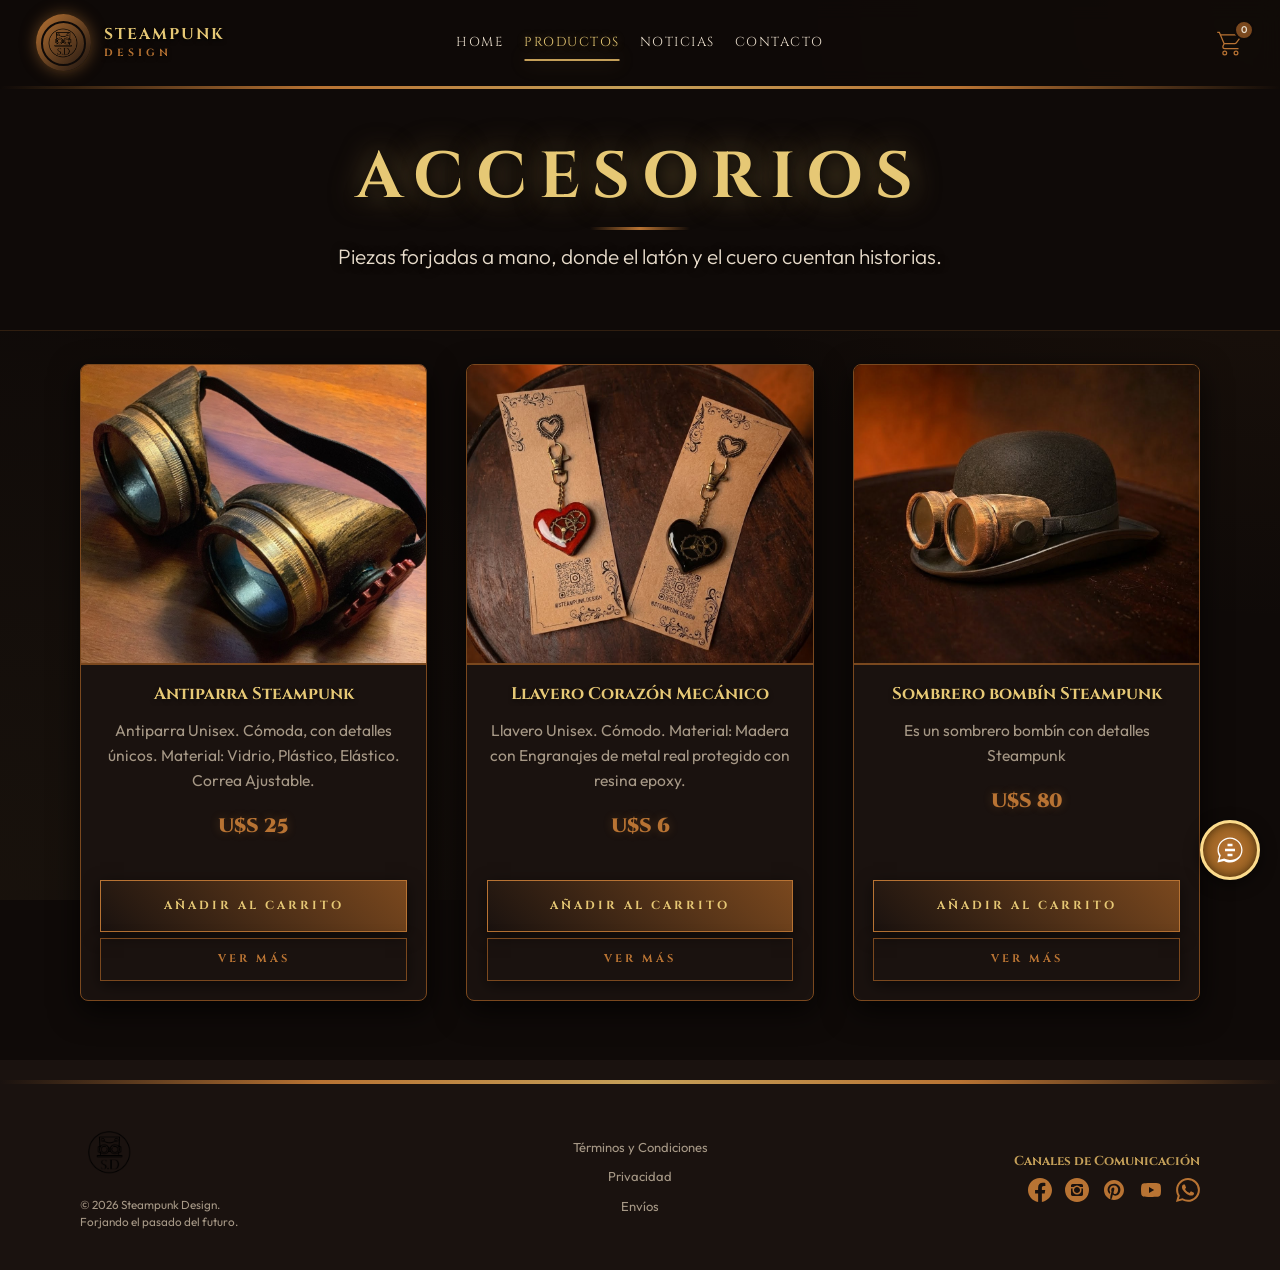
==== page/Accesorios.html @ 5c0d0176 "primer commit" ====
<!DOCTYPE html>
<html lang="es">

<head>
    <meta charset="UTF-8">
    <meta name="viewport" content="width=device-width, initial-scale=1.0">
    <title>Accesorios | Steampunk Design</title>
    <!-- Imported Google Fonts for Premium Look -->
    <link rel="preconnect" href="https://fonts.googleapis.com">
    <link rel="preconnect" href="https://fonts.gstatic.com" crossorigin>
    <link
        href="https://fonts.googleapis.com/css2?family=Cinzel:wght@400;700;900&family=Outfit:wght@300;400;600&display=swap"
        rel="stylesheet">
    <link rel="stylesheet" href="../css/bootstrap.css">
    <link rel="stylesheet" href="../css/style.css">
    <link rel="stylesheet" href="../css/chatbox.css">
</head>

<body class="steampunk-theme">
    <!-- Navbar -->
    <header class="sp-header">
        <nav class="navbar navbar-expand-lg sp-navbar">
            <div class="container-fluid">
                <!-- Branding -->
                <a class="navbar-brand sp-brand" href="../index.html">
                    <div class="logo-wrapper">
                        <img src="../assets/img/LogoOLD.png" alt="Steampunk Design Logo" width="45" height="45"
                            class="d-inline-block align-text-top logo-img">
                    </div>
                    <span class="brand-text">Steampunk <br><small>Design</small></span>
                </a>

                <button class="navbar-toggler sp-toggler" type="button" data-bs-toggle="collapse"
                    data-bs-target="#spNavbarContent" aria-controls="spNavbarContent" aria-expanded="false"
                    aria-label="Toggle navigation">
                    <span class="sp-toggler-icon"></span>
                </button>

                <div class="collapse navbar-collapse" id="spNavbarContent">
                    <ul class="navbar-nav mx-auto mb-2 mb-lg-0 sp-nav-links">
                        <li class="nav-item">
                            <a class="nav-link sp-link" href="../index.html">Home</a>
                        </li>

                        <li class="nav-item dropdown sp-dropdown">
                            <a class="nav-link dropdown-toggle sp-link active" href="#" role="button"
                                data-bs-toggle="dropdown" aria-expanded="false">
                                Productos
                            </a>
                            <ul class="dropdown-menu sp-dropdown-menu">
                                <li><a class="dropdown-item sp-drop-item" href="./Decoracion.html">
                                        <span class="gear-icon">⚙</span> Decoración
                                    </a></li>
                                <li><a class="dropdown-item sp-drop-item" href="./Iluminacion.html">
                                        <span class="gear-icon">⚙</span> Iluminación
                                    </a></li>
                                <li><a class="dropdown-item sp-drop-item" href="./Accesorios.html">
                                        <span class="gear-icon">⚙</span> Accesorios
                                    </a></li>
                            </ul>
                        </li>

                        <li class="nav-item">
                            <a class="nav-link sp-link" href="./Noticias.html">Noticias</a>
                        </li>
                        <li class="nav-item">
                            <a class="nav-link sp-link" href="./Formulario.html">Contacto</a>
                        </li>
                    </ul>
                </div>
            </div>

            <!-- Acciones de Navegación (Carrito) -->
            <div class="sp-nav-actions">

                <!-- Icono del Carrito -->
                <a href="./productos.html" onclick="handleCart()" class="sp-cart-link">
                    <div class="cart-wrapper">
                        <svg class="cart-icon" xmlns="http://www.w3.org/2000/svg" width="30" height="30"
                            viewBox="0 0 24 24">
                            <path fill="currentColor"
                                d="M16 18a2 2 0 0 1 2 2a2 2 0 0 1-2 2a2 2 0 0 1-2-2a2 2 0 0 1 2-2m0 1a1 1 0 0 0-1 1a1 1 0 0 0 1 1a1 1 0 0 0 1-1a1 1 0 0 0-1-1m-9-1a2 2 0 0 1 2 2a2 2 0 0 1-2 2a2 2 0 0 1-2-2a2 2 0 0 1 2-2m0 1a1 1 0 0 0-1 1a1 1 0 0 0 1 1a1 1 0 0 0 1-1a1 1 0 0 0-1-1M18 6H4.27l2.55 6H15c.33 0 .62-.16.8-.4l3-4c.13-.17.2-.38.2-.6a1 1 0 0 0-1-1m-3 7H6.87l-.77 1.56L6 15a1 1 0 0 0 1 1h11v1H7a2 2 0 0 1-2-2a2 2 0 0 1 .25-.97l.72-1.47L2.34 4H1V3h2l.85 2H18a2 2 0 0 1 2 2c0 .5-.17.92-.45 1.26l-2.91 3.89c-.36.51-.96.85-1.64.85" />
                        </svg>
                        <span class="cart-count count">0</span>
                    </div>
                </a>
            </div>
            </div>
        </nav>
        <div class="sp-header-border"></div>
    </header>

    <main class="sp-page-header">
        <div class="sp-page-title-container text-center">
            <h1 class="sp-title">Accesorios</h1>
            <div class="sp-divider mx-auto"></div>
            <p class="sp-subtitle">Piezas forjadas a mano, donde el latón y el cuero cuentan historias.</p>
        </div>
    </main>

    <section id="products" class="sp-product-grid">
        <div class="container mt-2 mb-4">
            <div class="row row-cols-1 row-cols-md-3 g-5 justify-content-center">

                <div class="col">
                    <div class="card h-100 sp-product-card">
                        <div class="sp-product-img-box">
                            <img src="../assets/img-productos-accesorios/Antiparra.JPG" class="card-img-top" alt="Antiparra">
                        </div>
                        <div class="card-body sp-product-body text-center">
                            <h5 class="sp-product-title">Antiparra Steampunk</h5>
                            <p class="sp-product-desc">Antiparra Unisex. Cómoda, con detalles únicos. Material: Vidrio,
                                Plástico, Elástico. Correa Ajustable.</p>
                            <div class="sp-price-box">
                                <span class="sp-price">U$S 25</span>
                            </div>
                        </div>
                        <div class="p-4 text-center d-flex flex-column gap-2">
                            <button class="sp-btn sp-btn-block w-100" name="bynAccion" type="button">Añadir al carrito</button>
                            <a href="./detalles.html?id=antiparra-steampunk" class="sp-btn sp-btn-secondary w-100">Ver más</a>
                        </div>
                    </div>
                </div>

                <div class="col">
                    <div class="card h-100 sp-product-card">
                        <div class="sp-product-img-box">
                            <img src="../assets/img-productos-accesorios/Corazon.JPG" class="card-img-top" alt="Colgante">
                        </div>
                        <div class="card-body sp-product-body text-center">
                            <h5 class="sp-product-title">Llavero Corazón Mecánico</h5>
                            <p class="sp-product-desc">Llavero Unisex. Cómodo. Material: Madera con
                                Engranajes de metal real protegido con resina epoxy.</p>
                            <div class="sp-price-box">
                                <span class="sp-price">U$S 6</span>
                            </div>
                        </div>
                        <div class="p-4 text-center d-flex flex-column gap-2">
                            <button class="sp-btn sp-btn-block w-100" name="bynAccion" type="button">Añadir al carrito</button>
                            <a href="./detalles.html?id=llavero-corazon" class="sp-btn sp-btn-secondary w-100">Ver más</a>
                        </div>
                    </div>
                </div>

                <div class="col">
                    <div class="card h-100 sp-product-card">
                        <div class="sp-product-img-box">
                            <img src="../assets/img-productos-accesorios/Antiparra_Bombin.JPG" class="card-img-top" alt="Reloj Pulsera">
                        </div>
                        <div class="card-body sp-product-body text-center">
                            <h5 class="sp-product-title">Sombrero bombín Steampunk</h5>
                            <p class="sp-product-desc">Es un sombrero bombín con detalles Steampunk</p>
                            <div class="sp-price-box">
                                <span class="sp-price">U$S 80</span>
                            </div>
                        </div>
                        <div class="p-4 text-center d-flex flex-column gap-2">
                            <button class="sp-btn sp-btn-block w-100" name="bynAccion" type="button">Añadir al carrito</button>
                            <a href="./detalles.html?id=sombrero-bombin" class="sp-btn sp-btn-secondary w-100">Ver más</a>
                        </div>
                    </div>
                </div>

                
            </div>
        </div>
    </section>

    <!-- Premium Footer -->
    <footer class="sp-footer">
        <div class="sp-footer-border-top"></div>
        <div class="container py-5">
            <div class="row align-items-center">
                <div class="col-md-4 text-center text-md-start mb-4 mb-md-0">
                    <img src="../assets/img/LogoOLD.png" alt="Logo" width="60" class="mb-3">
                    <p class="sp-footer-text m-0">
                        &copy; 2026 Steampunk Design.<br>
                        Forjando el pasado del futuro.
                    </p>
                </div>

                <div class="col-md-4 text-center mb-4 mb-md-0">
                    <div class="sp-footer-links">
                        <a href="#">Términos y Condiciones</a>
                        <a href="#">Privacidad</a>
                        <a href="#">Envíos</a>
                    </div>
                </div>

                <div class="col-md-4 text-center text-md-end">
                    <p class="sp-footer-social-title mb-2">Canales de Comunicación</p>
                    <ul class="list-unstyled d-flex justify-content-center justify-content-md-end m-0 mt-2 sp-socials">
                        <li class="ms-3">
                            <a class="sp-social-link" href="https://www.facebook.com/steampunk.desing" target="_blank">
                                <svg xmlns="http://www.w3.org/2000/svg" width="24" height="24" viewBox="0 0 16 16">
                                    <path fill="currentColor"
                                        d="M16 8.049c0-4.446-3.582-8.05-8-8.05C3.58 0-.002 3.603-.002 8.05c0 4.017 2.926 7.347 6.75 7.951v-5.625h-2.03V8.05H6.75V6.275c0-2.017 1.195-3.131 3.022-3.131c.876 0 1.791.157 1.791.157v1.98h-1.009c-.993 0-1.303.621-1.303 1.258v1.51h2.218l-.354 2.326H9.25V16c3.824-.604 6.75-3.934 6.75-7.951" />
                                </svg>
                            </a>
                        </li>
                        <li class="ms-3">
                            <a class="sp-social-link" href="https://www.instagram.com/steampunk_desing/"
                                target="_blank">
                                <svg xmlns="http://www.w3.org/2000/svg" width="24" height="24" viewBox="0 0 1024 1024">
                                    <path fill="currentColor"
                                        d="M512 1024q-104 0-199-40.5t-163.5-109T40.5 711T0 512t40.5-199t109-163.5T313 40.5T512 0t199 40.5t163.5 109t109 163.5t40.5 199t-40.5 199t-109 163.5t-163.5 109t-199 40.5m256-704q0-26-18.5-45T704 256H320q-26 0-45 19t-19 45v64h114q58-64 142-64t142 64h114zM384 512q0 53 37.5 90.5T512 640t90.5-37.5T640 512t-37.5-90.5T512 384t-90.5 37.5T384 512m384-64h-76q12 33 12 64q0 80-56 136t-136 56t-136-56t-56-136q0-31 12-64h-76v256q0 27 18.5 45.5T320 768h384q27 0 45.5-18.5T768 704z" />
                                </svg>
                            </a>
                        </li>
                        <li class="ms-3">
                            <a class="sp-social-link" href="https://ar.pinterest.com/steampunkdesing/" target="_blank">
                                <svg xmlns="http://www.w3.org/2000/svg" width="24" height="24" viewBox="0 0 24 24">
                                    <path fill="currentColor" fill-rule="evenodd"
                                        d="M12 2C6.477 2 2 6.477 2 12c0 4.236 2.636 7.854 6.355 9.311c-.087-.791-.166-2.004.035-2.868c.182-.78 1.173-4.97 1.173-4.97s-.299-.6-.299-1.485c0-1.391.806-2.428 1.81-2.428c.852 0 1.264.64 1.264 1.408c0 .858-.546 2.14-.828 3.33c-.236.995.5 1.806 1.481 1.806c1.777 0 3.143-1.874 3.143-4.579c0-2.394-1.72-4.068-4.177-4.068c-2.844 0-4.515 2.134-4.515 4.34c0 .859.331 1.78.744 2.281a.3.3 0 0 1 .07.287c-.076.316-.245.995-.278 1.135c-.044.182-.145.221-.334.133c-1.25-.581-2.03-2.407-2.03-3.874c0-3.155 2.291-6.051 6.607-6.051c3.469 0 6.165 2.472 6.165 5.775c0 3.447-2.173 6.22-5.19 6.22c-1.012 0-1.965-.526-2.291-1.149c0 0-.502 1.91-.623 2.378c-.226.868-.835 1.958-1.243 2.622c.936.289 1.93.445 2.96.445C17.524 22 22 17.522 22 12S17.523 2 12 2" />
                                </svg>
                            </a>
                        </li>
                        <li class="ms-3">
                            <a class="sp-social-link" href="https://www.youtube.com/@Steampunk.Design.Official"
                                target="_blank">
                                <svg xmlns="http://www.w3.org/2000/svg" width="24" height="24" viewBox="0 0 24 24">
                                    <path fill="currentColor"
                                        d="m10 15l5.19-3L10 9v6m11.56-7.83c.13.47.22 1.1.28 1.9c.07.8.1 1.49.1 2.09L22 12c0 2.19-.16 3.8-.44 4.83c-.25.9-.83 1.48-1.73 1.73c-.47.13-1.33.22-2.65.28c-1.3.07-2.49.1-3.59.1L12 19c-4.19 0-6.8-.16-7.83-.44c-.9-.25-1.48-.83-1.73-1.73c-.13-.47-.22-1.1-.28-1.9c-.07-.8-.1-1.49-.1-2.09L2 12c0-2.19.16-3.8.44-4.83c.25-.9.83-1.48 1.73-1.73c.47-.13 1.33-.22 2.65-.28c1.3-.07 2.49-.1 3.59-.1L12 5c4.19 0 6.8.16 7.83.44c.9.25 1.48.83 1.73 1.73Z" />
                                </svg>
                            </a>
                        </li>
                        <li class="ms-3">
                            <a class="sp-social-link" href="https://wa.me/5491165150614?text=Hola%20quiero%20info" target="_blank">
                                <svg xmlns="http://www.w3.org/2000/svg" width="24" height="24" viewBox="0 0 16 16">
                                    <path fill="currentColor" d="M13.601 2.326A7.854 7.854 0 0 0 7.994 0C3.627 0 .068 3.558.064 7.926c0 1.399.366 2.76 1.057 3.965L0 16l4.204-1.102a7.933 7.933 0 0 0 3.79.965h.004c4.368 0 7.926-3.558 7.93-7.93A7.898 7.898 0 0 0 13.6 2.326zM7.994 14.521a6.573 6.573 0 0 1-3.356-.92l-.24-.144-2.494.654.666-2.433-.156-.251a6.56 6.56 0 0 1-1.007-3.505c0-3.626 2.957-6.584 6.591-6.584a6.56 6.56 0 0 1 4.66 1.931 6.557 6.557 0 0 1 1.928 4.66c-.004 3.639-2.961 6.592-6.592 6.592zm3.615-4.934c-.197-.099-1.17-.578-1.353-.646-.182-.065-.315-.099-.445.099-.133.197-.513.646-.627.775-.114.133-.232.148-.43.05-.197-.1-.836-.308-1.592-.985-.59-.525-.985-1.175-1.103-1.372-.114-.198-.011-.304.088-.403.087-.088.197-.232.296-.346.1-.114.133-.198.198-.33.065-.134.034-.248-.015-.347-.05-.099-.445-1.076-.612-1.47-.16-.389-.323-.335-.445-.34-.114-.007-.247-.007-.38-.007a.729.729 0 0 0-.529.247c-.182.198-.691.677-.691 1.654 0 .977.71 1.916.81 2.049.098.133 1.394 2.132 3.383 2.992.47.205.84.326 1.129.418.475.152.904.129 1.246.08.38-.058 1.171-.48 1.338-.943.164-.464.164-.86.114-.943-.049-.084-.182-.133-.38-.232z"/>
                                </svg>
                            </a>
                        </li>
                    </ul>
                </div>
            </div>
        </div>
    </footer>

    <!-- Bootstrap Bundle with Popper -->
    <script src="../js/bootstrap.bundle.js"></script>
    <script src="../js/main.js"></script>
    <script src="../js/productos_data.js"></script>
    <script src="../js/chatbox.js"></script>

    <script>
        window.addEventListener('scroll', function () {
            const header = document.querySelector('.sp-header');
            if (window.scrollY > 50) {
                header.classList.add('scrolled');
            } else {
                header.classList.remove('scrolled');
            }
        });
    </script>
</body>

</html>
---- css/style.css ----
/* 
 * SISTEMA DE DISEÑO PREMIUM STEAMPUNK 
 */

html {
    font-size: 13px; /* Escala global: reduce el tamaño de textos, márgenes y tarjetas de forma proporcional */
}

:root {
    --bg-dark: #0f0a08;
    --bg-panel: #1a120f;
    --copper-light: #d89664;
    --copper-main: #b87333;
    --copper-dark: #7a481e;
    --brass: #c5a059;
    --brass-light: #e6c875;
    --iron: #434b4d;
    --text-main: #e8dccb;
    --text-muted: #a69886;
    --glow-copper: 0 0 15px rgba(184, 115, 51, 0.5);
    --glow-brass: 0 0 20px rgba(197, 160, 89, 0.4);
    --trans-fast: 0.3s ease;
    --trans-slow: 0.6s cubic-bezier(0.25, 1, 0.5, 1);
}

body.steampunk-theme {
    background-color: var(--bg-dark);
    color: var(--text-main);
    font-family: 'Outfit', sans-serif;
    margin: 0;
    padding: 0;
    overflow-x: hidden;
    background-image:
        radial-gradient(circle at 100% 0%, rgba(184, 115, 51, 0.1) 0%, transparent 40%),
        radial-gradient(circle at 0% 100%, rgba(197, 160, 89, 0.05) 0%, transparent 40%);
    background-attachment: fixed;
}

h1,
h2,
h3,
h4,
h5,
h6,
.brand-text {
    font-family: 'Cinzel', serif;
    font-weight: 700;
}

/* Barra de desplazamiento personalizada */
::-webkit-scrollbar {
    width: 8px;
}

::-webkit-scrollbar-track {
    background: var(--bg-dark);
}

::-webkit-scrollbar-thumb {
    background: var(--copper-dark);
    border-radius: 4px;
}

::-webkit-scrollbar-thumb:hover {
    background: var(--copper-main);
}

/* ==================================
   ENCABEZADO Y BARRA DE NAVEGACIÓN
================================== */
.sp-header {
    position: fixed;
    top: 0;
    left: 0;
    width: 100%;
    z-index: 1000;
    background: rgba(15, 10, 8, 0.85);
    backdrop-filter: blur(10px);
    transition: var(--trans-fast);
}

.sp-header.scrolled {
    background: rgba(15, 10, 8, 0.98);
    box-shadow: 0 5px 20px rgba(0, 0, 0, 0.8);
}

.sp-header-border {
    height: 3px;
    background: linear-gradient(90deg, transparent, var(--copper-main), var(--brass), var(--copper-main), transparent);
    width: 100%;
}

.sp-navbar {
    padding: 0.8rem 2rem;
}

.sp-brand {
    display: flex;
    align-items: center;
    gap: 1rem;
    color: var(--brass-light) !important;
    text-transform: uppercase;
    letter-spacing: 2px;
}

.logo-wrapper {
    position: relative;
    border-radius: 50%;
    padding: 5px;
    background: linear-gradient(135deg, var(--copper-main), var(--bg-panel));
    box-shadow: var(--glow-copper);
    animation: pulse-glow 3s infinite alternate;
}

.logo-img {
    border-radius: 50%;
    border: 2px solid var(--bg-dark);
}

.brand-text {
    line-height: 1.1;
    font-size: 1.2rem;
    text-shadow: 0 2px 4px rgba(0, 0, 0, 0.8);
}

.brand-text small {
    color: var(--copper-main);
    font-size: 0.8rem;
    letter-spacing: 4px;
}

.sp-nav-links .nav-item {
    margin: 0 10px;
}

.sp-link {
    color: var(--text-main) !important;
    font-family: 'Cinzel', serif;
    font-size: 1rem;
    text-transform: uppercase;
    letter-spacing: 1.5px;
    position: relative;
    padding: 8px 0 !important;
    transition: var(--trans-fast);
}

.sp-link::after {
    content: '';
    position: absolute;
    bottom: 0;
    left: 50%;
    width: 0;
    height: 2px;
    background: var(--brass);
    transition: var(--trans-fast);
    transform: translateX(-50%);
    box-shadow: var(--glow-brass);
}

.sp-link:hover::after,
.sp-link.active::after {
    width: 100%;
}

.sp-link:hover,
.sp-link.active {
    color: var(--brass-light) !important;
    text-shadow: 0 0 8px rgba(197, 160, 89, 0.4);
}

/* Menú Desplegable */
.sp-dropdown-menu {
    background: var(--bg-panel);
    border: 1px solid var(--copper-dark);
    border-radius: 4px;
    box-shadow: 0 10px 30px rgba(0, 0, 0, 0.9);
    padding: 0.5rem 0;
}

.sp-drop-item {
    color: var(--text-main);
    font-family: 'Outfit', sans-serif;
    padding: 10px 20px;
    transition: var(--trans-fast);
    display: flex;
    align-items: center;
    gap: 10px;
}

.sp-drop-item .gear-icon {
    font-size: 0.8em;
    color: var(--copper-main);
    transition: transform 0.4s ease;
}

.sp-drop-item:hover {
    background: rgba(184, 115, 51, 0.15);
    color: var(--brass-light);
}

.sp-drop-item:hover .gear-icon {
    transform: rotate(90deg);
}

/* Acciones de Navegación (Contenedor para Auth y Carrito) */
.sp-nav-actions {
    display: flex;
    align-items: center;
    gap: 15px;
    margin-left: 15px;
}

/* Icono del Carrito */
.sp-cart-link {
    text-decoration: none;
    position: relative; /* Eliminamos absolute para que no se choque */
}

.cart-wrapper {
    position: relative;
    padding: 8px;
    color: var(--copper-main);
    transition: var(--trans-fast);
    cursor: pointer;
}

.cart-wrapper:hover {
    color: var(--brass-light);
    transform: scale(1.1);
}

.cart-count {
    position: absolute;
    top: 0;
    right: 0;
    background: var(--copper-dark);
    color: var(--text-main);
    font-size: 0.75rem;
    font-weight: 600;
    width: 20px;
    height: 20px;
    border-radius: 50%;
    display: flex;
    align-items: center;
    justify-content: center;
    border: 2px solid var(--bg-dark);
}



/* Eliminación del caret por defecto de Bootstrap para arreglar el subrayado */
.dropdown-toggle::after {
    border: none !important;
    margin: 0 !important;
    vertical-align: baseline !important;
}

/* ==================================
   CARRUSEL HERO
================================== */
.sp-hero {
    margin-top: 0;
    height: 100vh;
    min-height: 600px;
    position: relative;
}

.carousel-inner,
.carousel-item {
    height: 100%;
}

.sp-hero-img {
    height: 100vh;
    min-height: 600px;
    object-fit: cover;
    object-position: center;
}

.sp-overlay {
    position: absolute;
    top: 0;
    left: 0;
    width: 100%;
    height: 100%;
    background: linear-gradient(to bottom, rgba(15, 10, 8, 0.4) 0%, rgba(15, 10, 8, 0.8) 100%);
    z-index: 1;
}

.sp-caption {
    z-index: 2;
    bottom: 20%;
    padding: 2rem;
    left: 10%;
    right: 10%;
    width: 80%;
}

.sp-title {
    font-size: clamp(2.5rem, 8vw, 5rem);
    color: var(--brass-light);
    text-transform: uppercase;
    letter-spacing: clamp(4px, 1.5vw, 12px);
    margin-bottom: 0.5rem;
    text-shadow: 2px 2px 15px rgba(0, 0, 0, 0.9), 0 0 30px rgba(197, 160, 89, 0.6);
    opacity: 1;
    white-space: normal;
    word-wrap: break-word;
}

.sp-hero .sp-title {
    opacity: 0;
}

.carousel-item.active .sp-title {
    animation: cinema-entry 1.5s cubic-bezier(0.2, 0, 0.2, 1) forwards, breathing-glow 4s ease-in-out infinite alternate;
}

.sp-hero-divider {
    display: flex;
    align-items: center;
    justify-content: center;
    gap: 20px;
    margin-bottom: 1.5rem;
    opacity: 1;
}

.sp-hero .sp-hero-divider {
    opacity: 0;
}

.carousel-item.active .sp-hero-divider {
    animation: fade-up 1.2s ease 0.4s forwards;
}

.sp-hero-divider::before,
.sp-hero-divider::after {
    content: '';
    height: 1px;
    width: 80px;
    background: linear-gradient(90deg, transparent, var(--copper-main), transparent);
}

.sp-hero-divider span {
    color: var(--copper-main);
    font-size: 1.2rem;
    animation: gear-spin 10s linear infinite;
}

.sp-subtitle {
    font-size: clamp(1rem, 3vw, 1.6rem);
    color: var(--text-main);
    font-weight: 300;
    margin-bottom: 2.5rem;
    max-width: 800px;
    margin-left: auto;
    margin-right: auto;
    text-shadow: 1px 1px 8px rgba(0, 0, 0, 0.9);
    opacity: 1;
}

.sp-hero .sp-subtitle {
    opacity: 0;
}

.carousel-item.active .sp-subtitle {
    animation: fade-up 1.2s ease 0.8s forwards;
}

/* Botón */
.sp-btn {
    display: inline-block;
    padding: 16px 45px;
    background: linear-gradient(45deg, var(--bg-panel), var(--copper-dark));
    color: var(--brass-light);
    font-family: 'Cinzel', serif;
    text-transform: uppercase;
    text-decoration: none;
    letter-spacing: 3px;
    font-weight: 700;
    font-size: 0.9rem;
    border: 1px solid var(--copper-main);
    position: relative;
    overflow: hidden;
    transition: all 0.4s cubic-bezier(0.4, 0, 0.2, 1);
    z-index: 1;
    opacity: 1;
    box-shadow: 0 4px 15px rgba(0, 0, 0, 0.5);
}

.sp-hero .sp-btn {
    opacity: 0;
}

.carousel-item.active .sp-btn {
    animation: fade-up 1.2s ease 1.1s forwards;
}

.sp-btn::before {
    content: '';
    position: absolute;
    top: 0;
    left: -100%;
    width: 100%;
    height: 100%;
    background: linear-gradient(90deg, transparent, rgba(197, 160, 89, 0.2), transparent);
    transition: left 0.5s ease;
    z-index: -1;
}

.sp-btn:hover {
    color: white;
    background: linear-gradient(45deg, var(--copper-dark), var(--copper-main));
    box-shadow: var(--glow-copper);
    border-color: var(--brass);
}

.sp-btn:hover::before {
    left: 100%;
}

.sp-btn-secondary {
    background: transparent;
    border: 1px solid var(--copper-dark);
    color: var(--copper-main);
    padding: 12px 25px;
    font-size: 0.85rem;
}

.sp-btn-secondary:hover {
    background: rgba(184, 115, 51, 0.1) !important;
    color: var(--brass-light);
    border-color: var(--copper-main);
    box-shadow: none;
}

/* ==================================
   PÁGINA DE DETALLES
================================== */
.sp-detail-image-box {
    border-radius: 8px;
    overflow: hidden;
    border: 2px solid var(--copper-dark);
    box-shadow: 0 10px 30px rgba(0,0,0, 0.8), inset 0 0 20px rgba(184, 115, 51, 0.2);
    position: relative;
    background: var(--bg-panel);
}

.sp-detail-image-box img {
    width: 100%;
    height: auto;
    object-fit: contain;
}

.sp-detail-info {
    padding: 2rem;
    background: linear-gradient(135deg, rgba(26, 18, 15, 0.8), rgba(15, 10, 8, 0.9));
    border: 1px solid var(--copper-dark);
    border-radius: 8px;
    box-shadow: 0 5px 20px rgba(0,0,0,0.8);
    position: relative;
    overflow: hidden;
}

.sp-detail-info::before {
    content: '';
    position: absolute;
    top: 0; left: 0; right: 0; bottom: 0;
    pointer-events: none;
    border: 1px solid rgba(197, 160, 89, 0.1);
    margin: 5px;
    border-radius: 4px;
}

.sp-detail-price {
    font-family: 'Cinzel', serif;
    font-size: 2rem;
    color: var(--brass-light);
    text-shadow: var(--glow-brass);
    font-weight: bold;
    margin: 1rem 0;
}

.sp-detail-desc {
    color: var(--text-muted);
    line-height: 1.8;
    margin-bottom: 2rem;
    font-size: 1.2rem;
}

.sp-video-container {
    position: relative;
    padding-bottom: 56.25%; /* 16:9 */
    height: 0;
    overflow: hidden;
    max-width: 100%;
    border-radius: 8px;
    border: 2px solid var(--copper-main);
    box-shadow: var(--glow-copper);
    margin-top: 2rem;
}

.sp-video-container iframe,
.sp-video-container object,
.sp-video-container embed {
    position: absolute;
    top: 0;
    left: 0;
    width: 100%;
    height: 100%;
}

/* Controles e Indicadores */
.sp-control-icon {
    display: inline-flex;
    align-items: center;
    justify-content: center;
    width: 50px;
    height: 50px;
    background: rgba(15, 10, 8, 0.6);
    border: 1px solid var(--copper-main);
    border-radius: 50%;
    color: var(--brass);
    font-size: 1.5rem;
    transition: var(--trans-fast);
}

.sp-control-icon:hover {
    background: rgba(184, 115, 51, 0.4);
    box-shadow: var(--glow-copper);
    color: white;
}

.sp-indicators button {
    width: 12px !important;
    height: 12px !important;
    border-radius: 50%;
    background-color: var(--copper-main) !important;
    border: 2px solid transparent !important;
    opacity: 0.5 !important;
}

.sp-indicators button.active {
    background-color: var(--brass-light) !important;
    box-shadow: var(--glow-brass);
    opacity: 1 !important;
    border-color: var(--bg-dark) !important;
}

/* ==================================
   CABECERA DE PÁGINAS INTERNAS
================================== */
.sp-page-header {
    padding-top: 50px; /* compensa el header fijo (~75px) + margen extra */
    padding-bottom: 2rem;
    text-align: center;
    background: var(--bg-dark);
    border-bottom: 1px solid rgba(184, 115, 51, 0.2);
}

.sp-page-title-container {
    position: relative;
}

/* ==================================
   SECCIÓN DE CATEGORÍAS
================================== */
.sp-categories-section {
    padding: 3.5rem 0 3.5rem;
    background: url('./assets/img/fondo-steampunk.jpg') center/cover no-repeat fixed;
    position: relative;
}

.sp-categories-section::before {
    content: '';
    position: absolute;
    top: 0;
    left: 0;
    width: 100%;
    height: 100%;
    background: rgba(15, 10, 8, 0.9);
}

.section-header {
    position: relative;
    z-index: 2;
}

.sp-section-title {
    color: var(--brass-light);
    font-size: 2.2rem;
    text-transform: uppercase;
    letter-spacing: 3px;
    text-shadow: 2px 2px 5px rgba(0, 0, 0, 0.8);
}

.sp-divider {
    height: 3px;
    width: 100px;
    background: linear-gradient(90deg, transparent, var(--copper-main), transparent);
    margin: 0.8rem auto;
}

.sp-section-desc {
    color: var(--text-muted);
    font-size: 1.1rem;
    max-width: 600px;
    margin: 0 auto;
}

/* Tarjetas Premium */
.sp-card {
    position: relative;
    border-radius: 8px;
    overflow: hidden;
    background: var(--bg-panel);
    cursor: pointer;
    box-shadow: 0 10px 30px rgba(0, 0, 0, 0.9);
    transition: var(--trans-slow);
}

.sp-card-link {
    text-decoration: none;
    color: inherit;
    display: block;
}

.sp-card-img-wrapper {
    position: relative;
    width: 100%;
    padding-top: 75%;
    /* Aspect ratio */
    overflow: hidden;
}

.sp-card-img {
    position: absolute;
    top: 0;
    left: 0;
    width: 100%;
    height: 100%;
    object-fit: cover;
    transition: transform 0.8s cubic-bezier(0.25, 1, 0.5, 1);
}

.sp-card-overlay {
    position: absolute;
    top: 0;
    left: 0;
    width: 100%;
    height: 100%;
    background: linear-gradient(to top, rgba(15, 10, 8, 0.95) 0%, rgba(15, 10, 8, 0.6) 50%, transparent 100%);
    display: flex;
    flex-direction: column;
    justify-content: flex-end;
    padding: 2.5rem;
    transition: var(--trans-fast);
}

.sp-card-border {
    position: absolute;
    top: 10px;
    left: 10px;
    right: 10px;
    bottom: 10px;
    border: 1px solid rgba(197, 160, 89, 0.2);
    border-radius: 4px;
    transition: var(--trans-fast);
    pointer-events: none;
    z-index: 3;
}

.sp-card-content {
    z-index: 2;
    transform: translateY(20px);
    transition: var(--trans-slow);
}

.sp-card-title {
    color: var(--brass-light);
    font-size: 1.8rem;
    margin-bottom: 0.5rem;
    text-shadow: 1px 1px 3px rgba(0, 0, 0, 0.9);
}

.sp-card-text {
    color: var(--text-muted);
    font-size: 0.95rem;
    margin-bottom: 1.5rem;
    opacity: 0;
    transition: opacity 0.5s ease;
}

.sp-card-action {
    display: inline-block;
    color: var(--copper-main);
    font-family: 'Cinzel', serif;
    font-weight: 700;
    text-transform: uppercase;
    letter-spacing: 1px;
    font-size: 0.9rem;
}

.sp-card-action .arrow {
    display: inline-block;
    transition: transform 0.3s ease;
}

/* Card Hover Effects */
.sp-card:hover {
    transform: translateY(-10px);
    box-shadow: 0 20px 40px rgba(0, 0, 0, 0.9), var(--glow-copper);
}

.sp-card:hover .sp-card-img {
    transform: scale(1.1);
}

.sp-card:hover .sp-card-overlay {
    background: linear-gradient(to top, rgba(15, 10, 8, 0.98) 0%, rgba(15, 10, 8, 0.8) 60%, rgba(15, 10, 8, 0.3) 100%);
}

.sp-card:hover .sp-card-border {
    border-color: var(--copper-main);
    box-shadow: inset 0 0 15px rgba(184, 115, 51, 0.3);
}

.sp-card:hover .sp-card-content {
    transform: translateY(0);
}

.sp-card:hover .sp-card-text {
    opacity: 1;
}

.sp-card:hover .sp-card-action {
    color: var(--brass-light);
}

.sp-card:hover .sp-card-action .arrow {
    transform: translateX(5px);
}

/* ==================================
   PIE DE PÁGINA
================================== */
.sp-footer {
    background: var(--bg-panel);
    position: relative;
    padding-top: 20px;
}

.sp-footer-border-top {
    height: 4px;
    width: 100%;
    background: linear-gradient(90deg, var(--bg-panel), var(--copper-main), var(--brass), var(--copper-main), var(--bg-panel));
}

.sp-footer-text {
    color: var(--text-muted);
    font-size: 0.9rem;
}

.sp-footer-links {
    display: flex;
    flex-direction: column;
    gap: 10px;
}

.sp-footer-links a {
    color: var(--text-muted);
    text-decoration: none;
    transition: var(--trans-fast);
}

.sp-footer-links a:hover {
    color: var(--brass-light);
    text-shadow: var(--glow-brass);
}

.sp-footer-social-title {
    color: var(--brass);
    font-family: 'Cinzel', serif;
    font-weight: 700;
}

.sp-social-link {
    color: var(--copper-main);
    transition: var(--trans-fast);
    display: inline-block;
}

.sp-social-link:hover {
    color: var(--brass-light);
    transform: translateY(-3px) scale(1.1);
    filter: drop-shadow(0 0 5px var(--brass));
}

/* ==================================
   ANIMACIONES
================================== */
@keyframes fade-up {
    from {
        opacity: 0;
        transform: translateY(30px);
    }

    to {
        opacity: 1;
        transform: translateY(0);
    }
}

@keyframes cinema-entry {
    from {
        opacity: 0;
        letter-spacing: 20px;
        transform: scale(1.1);
        filter: blur(10px);
    }

    to {
        opacity: 1;
        letter-spacing: clamp(4px, 1.5vw, 12px);
        transform: scale(1);
        filter: blur(0);
    }
}

@keyframes breathing-glow {
    from {
        text-shadow: 2px 2px 15px rgba(0, 0, 0, 0.9), 0 0 20px rgba(197, 160, 89, 0.4);
    }

    to {
        text-shadow: 2px 2px 20px rgba(0, 0, 0, 1), 0 0 40px rgba(197, 160, 89, 0.8), 0 0 60px rgba(184, 115, 51, 0.4);
    }
}

@keyframes gear-spin {
    from {
        transform: rotate(0deg);
    }

    to {
        transform: rotate(360deg);
    }
}

@keyframes pulse-glow {
    from {
        box-shadow: 0 0 5px rgba(184, 115, 51, 0.5);
    }

    to {
        box-shadow: 0 0 20px rgba(197, 160, 89, 0.8);
    }
}

/* ==================================
   EFECTO DE HUMO / VAPOR AMBIENTAL
================================== */
.sp-smoke-overlay {
    position: fixed;
    top: 0;
    left: 0;
    width: 100vw;
    height: 100vh;
    pointer-events: none;
    z-index: 990;
    /* Floats over all sections to ensure visible smoke atmospheric effect */
    overflow: hidden;
}

/* Ensure navbar is higher than the smoke */
.sp-header {
    position: relative;
    z-index: 1000;
}

.sp-smoke-particle {
    position: absolute;
    bottom: -20vh;
    border-radius: 50%;
    /* Smoke is now very subtle, providing just a hint of atmospheric depth */
    background: radial-gradient(circle, rgba(230, 220, 210, 0.15) 0%, rgba(197, 160, 89, 0.08) 40%, transparent 60%);
    filter: blur(45px);
    opacity: 0;
    animation: drift-up infinite linear;
    pointer-events: none;
    mix-blend-mode: screen;
}

/* Varied particle sizes, positions, and durations for organic feel */
.sp-smoke-particle:nth-child(1) {
    left: 5%;
    width: 40vw;
    height: 40vw;
    animation-duration: 22s;
    animation-delay: 0s;
}

.sp-smoke-particle:nth-child(2) {
    left: 40%;
    width: 50vw;
    height: 50vw;
    animation-duration: 28s;
    animation-delay: 4s;
}

.sp-smoke-particle:nth-child(3) {
    left: 75%;
    width: 35vw;
    height: 35vw;
    animation-duration: 20s;
    animation-delay: 2s;
}

.sp-smoke-particle:nth-child(4) {
    left: 20%;
    width: 60vw;
    height: 60vw;
    animation-duration: 35s;
    animation-delay: 8s;
}

.sp-smoke-particle:nth-child(5) {
    left: 65%;
    width: 45vw;
    height: 45vw;
    animation-duration: 25s;
    animation-delay: 12s;
}

.sp-smoke-particle:nth-child(6) {
    left: 85%;
    width: 30vw;
    height: 30vw;
    animation-duration: 18s;
    animation-delay: 16s;
}

@keyframes drift-up {
    0% {
        transform: translateY(10vh) scale(0.8) rotate(0deg);
        opacity: 0;
    }

    20% {
        opacity: 0.15;
    }

    50% {
        transform: translateY(-50vh) scale(1.5) rotate(45deg);
        opacity: 0.35;
    }

    80% {
        opacity: 0.15;
    }

    100% {
        transform: translateY(-120vh) scale(2.2) rotate(90deg);
        opacity: 0;
    }
}


/* Botón Hamburguesa Steampunk */
.sp-toggler {
    border: 1px solid var(--copper-dark) !important;
    background: rgba(15, 10, 8, 0.6) !important;
    padding: 8px 10px !important;
    border-radius: 4px !important;
    transition: var(--trans-fast) !important;
    box-shadow: 0 0 8px rgba(184, 115, 51, 0.2) !important;
}

.sp-toggler:hover,
.sp-toggler:focus {
    background: rgba(184, 115, 51, 0.15) !important;
    border-color: var(--copper-main) !important;
    box-shadow: var(--glow-copper) !important;
    outline: none !important;
}

.sp-toggler-icon {
    display: block;
    width: 22px;
    height: 2px;
    background: var(--copper-main);
    position: relative;
    transition: var(--trans-fast);
}

.sp-toggler-icon::before,
.sp-toggler-icon::after {
    content: '';
    position: absolute;
    left: 0;
    width: 100%;
    height: 2px;
    background: var(--copper-main);
    transition: var(--trans-fast);
}

.sp-toggler-icon::before { top: -7px; }
.sp-toggler-icon::after  { top:  7px; }

/* Menú colapsado en mobile */
#spNavbarContent.collapse:not(.show) {
    display: none;
}

#spNavbarContent.show {
    display: block;
    padding: 1rem 0;
    border-top: 1px solid var(--copper-dark);
    margin-top: 0.5rem;
    background: rgba(15, 10, 8, 0.95);
    backdrop-filter: blur(10px);
}

/* Responsive adjustments */
@media (min-width: 992px) {
    .sp-navbar {
        position: relative;
    }

    .sp-nav-links {
        position: absolute;
        left: 50%;
        transform: translateX(-50%);
    }
}

@media (max-width: 991px) {
    .sp-navbar {
        padding: 1rem;
    }

    .sp-cart-link {
        position: relative;
        right: 0;
        transform: none;
        margin-top: 15px;
        display: inline-block;
    }

    .sp-nav-links .nav-item {
        margin: 10px 0;
        text-align: center;
    }

    .sp-title {
        font-size: clamp(1.8rem, 6vw, 2.5rem);
    }

    .sp-caption {
        background: rgba(15, 10, 8, 0.5);
        border-radius: 10px;
        backdrop-filter: blur(5px);
        left: 5%;
        right: 5%;
        width: 90%;
        padding: 1.5rem;
        bottom: 10%;
    }
}

/* ==================================
   STEAMPUNK LEVER SWITCH
================================== */
.sp-lever-wrapper {
    position: fixed;
    bottom: 40px;
    right: 40px;
    z-index: 9999;
    display: flex;
    flex-direction: column;
    align-items: center;
    gap: 15px;
    pointer-events: auto;
}

.sp-lever-label {
    font-family: 'Cinzel', serif;
    font-size: 0.7rem;
    color: var(--copper-light);
    text-transform: uppercase;
    letter-spacing: 2px;
    text-shadow: 0 0 5px var(--bg-dark);
}

.sp-lever-base {
    width: 60px;
    height: 100px;
    background: linear-gradient(135deg, #2c1e14, #0f0a08);
    border: 3px solid var(--copper-dark);
    border-radius: 8px;
    position: relative;
    box-shadow:
        inset 0 0 10px rgba(0, 0, 0, 0.8),
        5px 10px 20px rgba(0, 0, 0, 0.5);
    display: flex;
    justify-content: center;
    cursor: pointer;
    overflow: hidden;
}

.sp-lever-base::before {
    content: '';
    position: absolute;
    top: 50%;
    transform: translateY(-50%);
    width: 10px;
    height: 80%;
    background: rgba(0, 0, 0, 0.3);
    border-radius: 5px;
}

.sp-lever-arm {
    width: 12px;
    height: 60px;
    background: linear-gradient(to bottom, var(--brass), var(--copper-main));
    border: 1px solid var(--copper-dark);
    position: absolute;
    top: 20px;
    transform-origin: center bottom;
    transition: transform 0.5s cubic-bezier(0.68, -0.55, 0.27, 1.55);
    border-radius: 6px 6px 0 0;
    z-index: 2;
}

.sp-lever-knob {
    width: 24px;
    height: 24px;
    background: radial-gradient(circle at 30% 30%, var(--brass-light), var(--copper-dark));
    border-radius: 50%;
    position: absolute;
    top: -12px;
    left: 50%;
    transform: translateX(-50%);
    border: 2px solid var(--copper-main);
    box-shadow: 2px 2px 5px rgba(0, 0, 0, 0.5);
}

.sp-lever-hinge {
    width: 30px;
    height: 30px;
    background: radial-gradient(circle, var(--iron), var(--bg-dark));
    border: 2px solid var(--copper-dark);
    border-radius: 50%;
    position: absolute;
    bottom: 10px;
    left: 50%;
    transform: translateX(-50%);
    z-index: 3;
    display: flex;
    align-items: center;
    justify-content: center;
}

.sp-lever-hinge::after {
    content: '⚙';
    color: var(--copper-main);
    font-size: 14px;
    animation: gear-spin 10s linear infinite;
}

@keyframes gear-spin {
    from {
        transform: rotate(0deg);
    }

    to {
        transform: rotate(360deg);
    }
}

/* Toggle State */
.power-off .sp-lever-arm {
    transform: rotateX(160deg);
}

.power-off .sp-lever-knob {
    background: radial-gradient(circle at 30% 30%, #7a481e, #2c1e14);
}

/* ==================================
   ATMOSPHERIC POWER EFFECTS
================================== */
body.power-off {
    transition: background-color 1.5s ease;
}

body.power-off::after {
    content: '';
    position: fixed;
    top: 0;
    left: 0;
    width: 100%;
    height: 100%;
    background: radial-gradient(circle, transparent 20%, rgba(0, 0, 0, 0.85) 90%);
    pointer-events: none;
    z-index: 9998;
    animation: light-flicker 5s infinite;
}

@keyframes light-flicker {

    0%,
    100% {
        opacity: 0.7;
    }

    5% {
        opacity: 0.8;
    }

    10% {
        opacity: 0.6;
    }

    15% {
        opacity: 0.9;
    }

    20% {
        opacity: 0.7;
    }

    25% {
        opacity: 0.8;
    }

    80% {
        opacity: 0.7;
    }

    82% {
        opacity: 0.9;
    }

    85% {
        opacity: 0.6;
    }
}

.power-off .sp-title,
.power-off .sp-section-title {
    color: #7a481e !important;
    text-shadow: 0 0 5px rgba(184, 115, 51, 0.2);
    animation: text-flicker 4s infinite;
}

@keyframes text-flicker {

    0%,
    100% {
        opacity: 1;
        filter: brightness(1);
    }

    30% {
        opacity: 0.9;
        filter: brightness(0.8);
    }

    31% {
        opacity: 0.5;
        filter: brightness(0.4);
    }

    32% {
        opacity: 0.9;
        filter: brightness(0.8);
    }

    60% {
        opacity: 1;
        filter: brightness(1);
    }

    61% {
        opacity: 0.2;
        filter: brightness(0.2);
    }

    62% {
        opacity: 1;
        filter: brightness(1);
    }
}

/* Steam Burst Effect */
.steam-burst {
    position: fixed;
    pointer-events: none;
    z-index: 10000;
    background: radial-gradient(circle, rgba(255, 255, 255, 0.4) 0%, transparent 70%);
    width: 100px;
    height: 100px;
    border-radius: 50%;
    filter: blur(20px);
    animation: steam-expand 1s ease-out forwards;
}

@keyframes steam-expand {
    0% {
        transform: scale(0.1) translateY(0);
        opacity: 0.8;
    }

    100% {
        transform: scale(4) translateY(-100px);
        opacity: 0;
    }
}

@media (max-width: 768px) {
    .sp-lever-wrapper {
        bottom: 20px;
        right: 20px;
        transform: scale(0.8);
    }
}

/* Professional Teslapunk Lightning Effect */
.lightning-flash {
    position: fixed;
    top: 0;
    left: 0;
    width: 100%;
    height: 100%;
    background: radial-gradient(circle at bottom right, rgba(200, 240, 255, 0.4), transparent);
    opacity: 0;
    z-index: 10001;
    pointer-events: none;
    mix-blend-mode: screen;
}

.flash-anim {
    animation: pro-flash 0.4s cubic-bezier(0.1, 0.9, 0.2, 1);
}

@keyframes pro-flash {
    0% {
        opacity: 0;
    }

    10% {
        opacity: 1;
    }

    20% {
        opacity: 0.3;
    }

    30% {
        opacity: 0.8;
    }

    100% {
        opacity: 0;
    }
}

/* Spark particles */
.spark {
    position: fixed;
    width: 4px;
    height: 4px;
    background: #fff;
    border-radius: 50%;
    box-shadow: 0 0 10px #00aaff, 0 0 20px #fff;
    z-index: 10003;
    pointer-events: none;
}

/* ==================================
   MÓDULO DE PRODUCTOS (INVENTARIO)
================================== */
.sp-product-grid {
    padding: 2rem 0 3rem;
    position: relative;
}

.sp-product-card {
    background: var(--bg-panel);
    border: 1px solid var(--copper-dark);
    border-radius: 8px;
    overflow: hidden;
    transition: var(--trans-slow);
    box-shadow: 0 10px 30px rgba(0, 0, 0, 0.7);
    display: flex;
    flex-direction: column;
}

.sp-product-card:hover {
    transform: translateY(-10px);
    box-shadow: 0 15px 40px rgba(0, 0, 0, 0.9), var(--glow-copper);
    border-color: var(--copper-main);
}

.sp-product-img-box {
    width: 100%;
    height: 300px; /* Altura fija para uniformidad */
    overflow: hidden;
    position: relative;
    border-bottom: 2px solid var(--copper-dark);
}

.sp-product-img-box img {
    width: 100%;
    height: 100%;
    object-fit: cover; /* Evita que la imagen se estire */
    object-position: center;
    transition: transform 0.6s cubic-bezier(0.25, 1, 0.5, 1);
}

.sp-product-card:hover .sp-product-img-box img {
    transform: scale(1.1);
}

.sp-product-body {
    flex-grow: 1;
    padding: 1.5rem;
}

.sp-product-title {
    color: var(--brass-light);
    font-size: 1.3rem;
    margin-bottom: 1rem;
    text-shadow: 0 2px 4px rgba(0, 0, 0, 0.5);
}

.sp-product-desc {
    color: var(--text-muted);
    font-size: 1.2rem;
    line-height: 1.6;
    margin-bottom: 1.5rem;
}

.sp-price-box {
    margin-top: auto;
}

.sp-price {
    font-size: 1.5rem;
    color: var(--copper-main);
    font-weight: 900;
    font-family: 'Cinzel', serif;
    text-shadow: 0 0 10px rgba(184, 115, 51, 0.3);
}

/* ==================================
   NEWS MODULE STYLES
================================== */
.sp-news-card {
    transition: var(--trans-slow);
}

.sp-news-card:hover {
    transform: translateY(-5px);
    box-shadow: 0 15px 35px rgba(0, 0, 0, 0.8), var(--glow-copper) !important;
}

.sp-news-img-wrapper img {
    transition: transform 0.6s ease;
}

.sp-news-card:hover .sp-news-img-wrapper img {
    transform: scale(1.1);
}

.sp-news-title {
    transition: var(--trans-fast);
}

.sp-news-card:hover .sp-news-title {
    color: var(--copper-main) !important;
}

.sp-btn-link:hover {
    color: var(--brass-light) !important;
    text-shadow: var(--glow-brass);
}
---- css/chatbox.css ----
/* chatbox.css - Estilos Steampunk para el Chatbox */

.sp-chat-container {
    position: fixed;
    bottom: 20px;
    right: 20px;
    z-index: 1000;
    font-family: 'Outfit', sans-serif;
}

.sp-chat-btn {
    width: 60px;
    height: 60px;
    border-radius: 50%;
    background: radial-gradient(circle, #b87333 0%, #8a5a19 100%);
    border: 3px solid #fbdc8d;
    box-shadow: 0 4px 15px rgba(0, 0, 0, 0.5), inset 0 0 10px rgba(0, 0, 0, 0.5);
    cursor: pointer;
    display: flex;
    align-items: center;
    justify-content: center;
    color: #fff;
    transition: transform 0.3s ease, box-shadow 0.3s ease;
}

.sp-chat-btn:hover {
    transform: scale(1.05) rotate(15deg);
    box-shadow: 0 6px 20px rgba(251, 220, 141, 0.4), inset 0 0 10px rgba(0, 0, 0, 0.5);
}

.sp-chat-btn svg {
    width: 30px;
    height: 30px;
    fill: currentColor;
}

.sp-chat-window {
    position: absolute;
    bottom: 80px;
    right: 0;
    width: 350px;
    height: 500px;
    max-height: calc(100vh - 100px);
    background: #1a1412; /* Dark wood/metal feel */
    border: 2px solid #b87333; /* Copper border */
    border-radius: 10px;
    display: flex;
    flex-direction: column;
    box-shadow: 0 10px 30px rgba(0, 0, 0, 0.7);
    transform-origin: bottom right;
    transform: scale(0);
    opacity: 0;
    transition: transform 0.3s cubic-bezier(0.175, 0.885, 0.32, 1.275), opacity 0.3s ease;
    pointer-events: none;
    overflow: hidden;
}

.sp-chat-window.active {
    transform: scale(1);
    opacity: 1;
    pointer-events: all;
}

.sp-chat-header {
    background: linear-gradient(180deg, #3d2616 0%, #1a1412 100%);
    border-bottom: 2px solid #b87333;
    padding: 15px;
    display: flex;
    justify-content: space-between;
    align-items: center;
}

.sp-chat-header-title {
    color: #fbdc8d;
    font-family: 'Cinzel', serif;
    font-size: 1.1rem;
    font-weight: 700;
    margin: 0;
    display: flex;
    align-items: center;
    gap: 10px;
}

.sp-chat-close {
    background: none;
    border: none;
    color: #b87333;
    font-size: 1.5rem;
    cursor: pointer;
    line-height: 1;
    transition: color 0.2s ease;
}

.sp-chat-close:hover {
    color: #fbdc8d;
}

.sp-chat-messages {
    flex: 1;
    padding: 15px;
    overflow-y: auto;
    display: flex;
    flex-direction: column;
    gap: 10px;
    background: rgba(0, 0, 0, 0.2);
}

.sp-chat-messages::-webkit-scrollbar {
    width: 6px;
}
.sp-chat-messages::-webkit-scrollbar-track {
    background: #1a1412;
}
.sp-chat-messages::-webkit-scrollbar-thumb {
    background: #b87333;
    border-radius: 3px;
}

.sp-chat-msg {
    max-width: 85%;
    padding: 10px 15px;
    border-radius: 15px;
    font-size: 0.9rem;
    line-height: 1.4;
    word-wrap: break-word;
}

.sp-chat-msg a {
    color: #fbdc8d;
    text-decoration: underline;
}

.sp-chat-msg.bot {
    align-self: flex-start;
    background: #2c1e16;
    color: #e0d0c1;
    border-bottom-left-radius: 2px;
    border-left: 2px solid #b87333;
}

.sp-chat-msg.user {
    align-self: flex-end;
    background: #b87333;
    color: #fff;
    border-bottom-right-radius: 2px;
}

.sp-chat-input-area {
    padding: 15px;
    border-top: 1px solid #3d2616;
    display: flex;
    gap: 10px;
    background: #1a1412;
}

.sp-chat-input {
    flex: 1;
    background: rgba(0, 0, 0, 0.4);
    border: 1px solid #b87333;
    border-radius: 20px;
    padding: 10px 15px;
    color: #fff;
    font-family: 'Outfit', sans-serif;
    outline: none;
    transition: border-color 0.2s ease, box-shadow 0.2s ease;
}

.sp-chat-input:focus {
    border-color: #fbdc8d;
    box-shadow: 0 0 5px rgba(251, 220, 141, 0.5);
}

.sp-chat-input::placeholder {
    color: rgba(255, 255, 255, 0.4);
}

.sp-chat-send {
    background: #b87333;
    border: none;
    border-radius: 50%;
    width: 40px;
    height: 40px;
    display: flex;
    align-items: center;
    justify-content: center;
    color: #fff;
    cursor: pointer;
    transition: background 0.2s ease;
}

.sp-chat-send:hover {
    background: #fbdc8d;
    color: #1a1412;
}

.sp-chat-send svg {
    width: 18px;
    height: 18px;
    fill: currentColor;
    margin-left: 2px;
}

@media (max-width: 480px) {
    .sp-chat-window {
        position: fixed;
        top: 0;
        left: 0;
        width: 100%;
        height: 100%;
        max-height: 100vh;
        border-radius: 0;
        border: none;
        bottom: 0;
        transform-origin: center;
    }
}

/* Quick Replies / Options */
.sp-chat-options {
    margin-top: 10px;
    display: flex;
    flex-wrap: wrap;
    gap: 8px;
}

.sp-chat-option-btn {
    background: #2c1e16;
    color: #fbdc8d;
    border: 1px solid #b87333;
    border-radius: 15px;
    padding: 6px 14px;
    font-size: 0.8rem;
    cursor: pointer;
    transition: all 0.2s ease;
    font-family: 'Outfit', sans-serif;
}

.sp-chat-option-btn:hover {
    background: #b87333;
    color: #fff;
    box-shadow: 0 2px 8px rgba(184, 115, 51, 0.3);
}
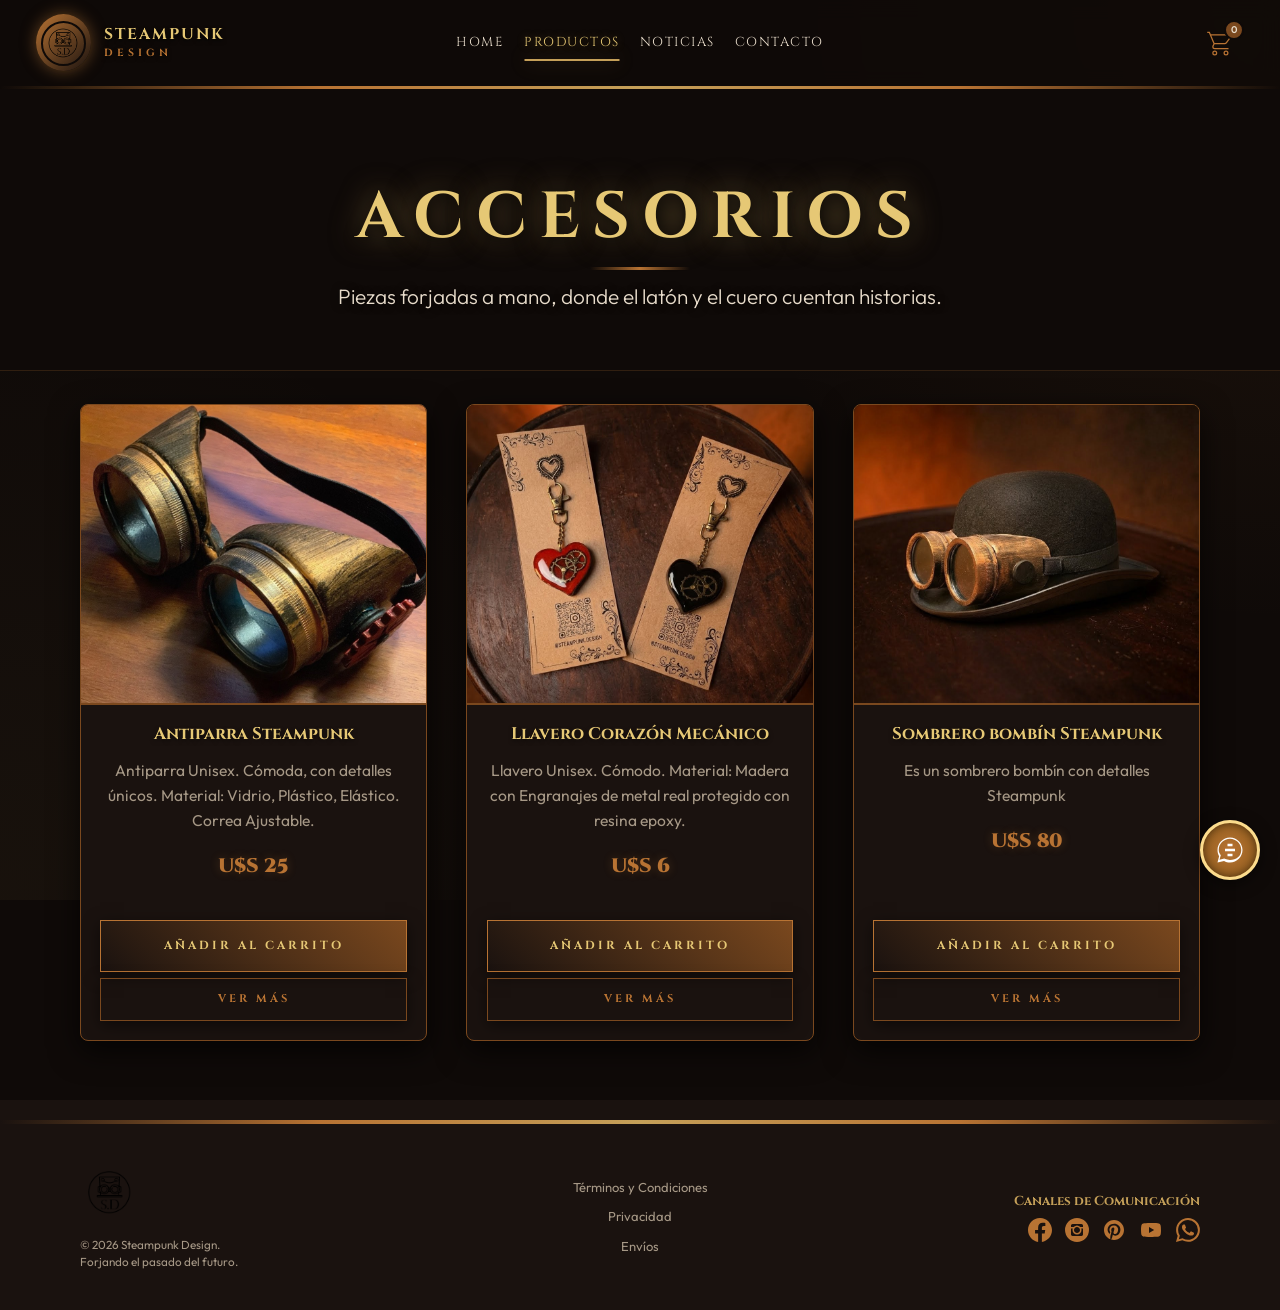
==== commit 61d40016: "Merge pull request #1 from Denogcrypto/master "responsive de la pagina" Update responsive" ====
--- a/page/Accesorios.html
+++ b/page/Accesorios.html
@@ -68,23 +68,22 @@
                         </li>
                     </ul>
                 </div>
-            </div>
-
-            <!-- Acciones de Navegación (Carrito) -->
-            <div class="sp-nav-actions">
-
-                <!-- Icono del Carrito -->
-                <a href="./productos.html" onclick="handleCart()" class="sp-cart-link">
-                    <div class="cart-wrapper">
-                        <svg class="cart-icon" xmlns="http://www.w3.org/2000/svg" width="30" height="30"
-                            viewBox="0 0 24 24">
-                            <path fill="currentColor"
-                                d="M16 18a2 2 0 0 1 2 2a2 2 0 0 1-2 2a2 2 0 0 1-2-2a2 2 0 0 1 2-2m0 1a1 1 0 0 0-1 1a1 1 0 0 0 1 1a1 1 0 0 0 1-1a1 1 0 0 0-1-1m-9-1a2 2 0 0 1 2 2a2 2 0 0 1-2 2a2 2 0 0 1-2-2a2 2 0 0 1 2-2m0 1a1 1 0 0 0-1 1a1 1 0 0 0 1 1a1 1 0 0 0 1-1a1 1 0 0 0-1-1M18 6H4.27l2.55 6H15c.33 0 .62-.16.8-.4l3-4c.13-.17.2-.38.2-.6a1 1 0 0 0-1-1m-3 7H6.87l-.77 1.56L6 15a1 1 0 0 0 1 1h11v1H7a2 2 0 0 1-2-2a2 2 0 0 1 .25-.97l.72-1.47L2.34 4H1V3h2l.85 2H18a2 2 0 0 1 2 2c0 .5-.17.92-.45 1.26l-2.91 3.89c-.36.51-.96.85-1.64.85" />
-                        </svg>
-                        <span class="cart-count count">0</span>
-                    </div>
-                </a>
-            </div>
+
+                <!-- Acciones de Navegación (Carrito) -->
+                <div class="sp-nav-actions">
+
+                    <!-- Icono del Carrito -->
+                    <a href="./productos.html" onclick="handleCart()" class="sp-cart-link">
+                        <div class="cart-wrapper">
+                            <svg class="cart-icon" xmlns="http://www.w3.org/2000/svg" width="30" height="30"
+                                viewBox="0 0 24 24">
+                                <path fill="currentColor"
+                                    d="M16 18a2 2 0 0 1 2 2a2 2 0 0 1-2 2a2 2 0 0 1-2-2a2 2 0 0 1 2-2m0 1a1 1 0 0 0-1 1a1 1 0 0 0 1 1a1 1 0 0 0 1-1a1 1 0 0 0-1-1m-9-1a2 2 0 0 1 2 2a2 2 0 0 1-2 2a2 2 0 0 1-2-2a2 2 0 0 1 2-2m0 1a1 1 0 0 0-1 1a1 1 0 0 0 1 1a1 1 0 0 0 1-1a1 1 0 0 0-1-1M18 6H4.27l2.55 6H15c.33 0 .62-.16.8-.4l3-4c.13-.17.2-.38.2-.6a1 1 0 0 0-1-1m-3 7H6.87l-.77 1.56L6 15a1 1 0 0 0 1 1h11v1H7a2 2 0 0 1-2-2a2 2 0 0 1 .25-.97l.72-1.47L2.34 4H1V3h2l.85 2H18a2 2 0 0 1 2 2c0 .5-.17.92-.45 1.26l-2.91 3.89c-.36.51-.96.85-1.64.85" />
+                            </svg>
+                            <span class="cart-count count">0</span>
+                        </div>
+                    </a>
+                </div>
             </div>
         </nav>
         <div class="sp-header-border"></div>
@@ -191,7 +190,7 @@
                     <p class="sp-footer-social-title mb-2">Canales de Comunicación</p>
                     <ul class="list-unstyled d-flex justify-content-center justify-content-md-end m-0 mt-2 sp-socials">
                         <li class="ms-3">
-                            <a class="sp-social-link" href="https://www.facebook.com/steampunk.desing" target="_blank">
+                            <a class="sp-social-link" href="https://www.facebook.com/Steampunk.Design.Official" target="_blank">
                                 <svg xmlns="http://www.w3.org/2000/svg" width="24" height="24" viewBox="0 0 16 16">
                                     <path fill="currentColor"
                                         d="M16 8.049c0-4.446-3.582-8.05-8-8.05C3.58 0-.002 3.603-.002 8.05c0 4.017 2.926 7.347 6.75 7.951v-5.625h-2.03V8.05H6.75V6.275c0-2.017 1.195-3.131 3.022-3.131c.876 0 1.791.157 1.791.157v1.98h-1.009c-.993 0-1.303.621-1.303 1.258v1.51h2.218l-.354 2.326H9.25V16c3.824-.604 6.75-3.934 6.75-7.951" />
@@ -199,7 +198,7 @@
                             </a>
                         </li>
                         <li class="ms-3">
-                            <a class="sp-social-link" href="https://www.instagram.com/steampunk_desing/"
+                            <a class="sp-social-link" href="https://www.instagram.com/steampunk.design/"
                                 target="_blank">
                                 <svg xmlns="http://www.w3.org/2000/svg" width="24" height="24" viewBox="0 0 1024 1024">
                                     <path fill="currentColor"
@@ -208,7 +207,7 @@
                             </a>
                         </li>
                         <li class="ms-3">
-                            <a class="sp-social-link" href="https://ar.pinterest.com/steampunkdesing/" target="_blank">
+                            <a class="sp-social-link" href="https://ar.pinterest.com/steampunkdesigner/" target="_blank">
                                 <svg xmlns="http://www.w3.org/2000/svg" width="24" height="24" viewBox="0 0 24 24">
                                     <path fill="currentColor" fill-rule="evenodd"
                                         d="M12 2C6.477 2 2 6.477 2 12c0 4.236 2.636 7.854 6.355 9.311c-.087-.791-.166-2.004.035-2.868c.182-.78 1.173-4.97 1.173-4.97s-.299-.6-.299-1.485c0-1.391.806-2.428 1.81-2.428c.852 0 1.264.64 1.264 1.408c0 .858-.546 2.14-.828 3.33c-.236.995.5 1.806 1.481 1.806c1.777 0 3.143-1.874 3.143-4.579c0-2.394-1.72-4.068-4.177-4.068c-2.844 0-4.515 2.134-4.515 4.34c0 .859.331 1.78.744 2.281a.3.3 0 0 1 .07.287c-.076.316-.245.995-.278 1.135c-.044.182-.145.221-.334.133c-1.25-.581-2.03-2.407-2.03-3.874c0-3.155 2.291-6.051 6.607-6.051c3.469 0 6.165 2.472 6.165 5.775c0 3.447-2.173 6.22-5.19 6.22c-1.012 0-1.965-.526-2.291-1.149c0 0-.502 1.91-.623 2.378c-.226.868-.835 1.958-1.243 2.622c.936.289 1.93.445 2.96.445C17.524 22 22 17.522 22 12S17.523 2 12 2" />
--- a/css/style.css
+++ b/css/style.css
@@ -551,7 +551,7 @@
    CABECERA DE PÁGINAS INTERNAS
 ================================== */
 .sp-page-header {
-    padding-top: 50px; /* compensa el header fijo (~75px) + margen extra */
+    padding-top: 90px; /* compensa el header fijo (~75px) + margen extra */
     padding-bottom: 2rem;
     text-align: center;
     background: var(--bg-dark);
@@ -1036,14 +1036,36 @@
 
 @media (max-width: 991px) {
     .sp-navbar {
-        padding: 1rem;
+        padding: 0.6rem 1rem;
+        flex-wrap: nowrap; /* Evita que el carrito se caiga a la siguiente línea */
+        align-items: center;
+    }
+
+    /* En mobile el carrito va a la derecha del toggler, no se cae */
+    .sp-nav-actions {
+        margin-left: auto;
+        order: 2; /* Entre brand (0) y toggler (3) */
+    }
+
+    .navbar-toggler.sp-toggler {
+        order: 3;
+        margin-left: 8px;
+    }
+
+    .navbar-brand.sp-brand {
+        order: 1;
+    }
+
+    /* El menú colapsado va debajo de todo */
+    .collapse.navbar-collapse {
+        order: 4;
+        flex-basis: 100%;
     }
 
     .sp-cart-link {
         position: relative;
         right: 0;
         transform: none;
-        margin-top: 15px;
         display: inline-block;
     }
 
@@ -1065,6 +1087,91 @@
         width: 90%;
         padding: 1.5rem;
         bottom: 10%;
+    }
+
+    /* Página de detalles: imagen y info apiladas correctamente */
+    .sp-detail-info {
+        padding: 1.5rem;
+    }
+
+    /* Formulario: botones en columna en mobile */
+    .sp-form .d-flex.gap-3.justify-content-end {
+        flex-direction: column;
+    }
+    .sp-form .d-flex.gap-3.justify-content-end .sp-btn {
+        width: 100%;
+        text-align: center;
+    }
+}
+
+@media (max-width: 767px) {
+    /* Página de cabecera interna: más padding-top para el navbar fijo */
+    .sp-page-header {
+        padding-top: 80px;
+    }
+
+    /* Producto imagen: altura menor en mobile para no ocupar toda la pantalla */
+    .sp-product-img-box {
+        height: 220px;
+    }
+
+    /* Botones del carrito y productos: en columna */
+    .sp-btn {
+        padding: 12px 24px;
+        font-size: 0.85rem;
+        letter-spacing: 1.5px;
+    }
+
+    /* Tabla del carrito: scroll horizontal para no desbordarse */
+    .sp-cart-container {
+        overflow-x: auto;
+        -webkit-overflow-scrolling: touch;
+    }
+    .sp-cart-table {
+        min-width: 480px;
+    }
+
+    /* Botones de acción del carrito */
+    .container .text-center.mt-4 {
+        display: flex;
+        flex-direction: column;
+        gap: 12px;
+        align-items: stretch;
+    }
+    .container .text-center.mt-4 .sp-btn {
+        width: 100%;
+        margin: 0 !important;
+    }
+
+    /* Sección de noticias: asegura que las cards no desborden */
+    .sp-news-card {
+        width: 100%;
+    }
+
+    /* Lever: más pequeño en mobile muy chico */
+    .sp-lever-wrapper {
+        bottom: 15px;
+        right: 15px;
+        transform: scale(0.7);
+        transform-origin: bottom right;
+    }
+}
+
+@media (max-width: 480px) {
+    /* Hero subtitle más pequeño */
+    .sp-subtitle {
+        font-size: 0.95rem;
+    }
+
+    /* Brand text más compacto */
+    .brand-text {
+        font-size: 1rem;
+    }
+
+    /* Grilla de detalles: galería en 2 columnas */
+    #galleryContainer .col-sm-4 {
+        flex: 0 0 50%;
+        max-width: 50%;
     }
 }
 
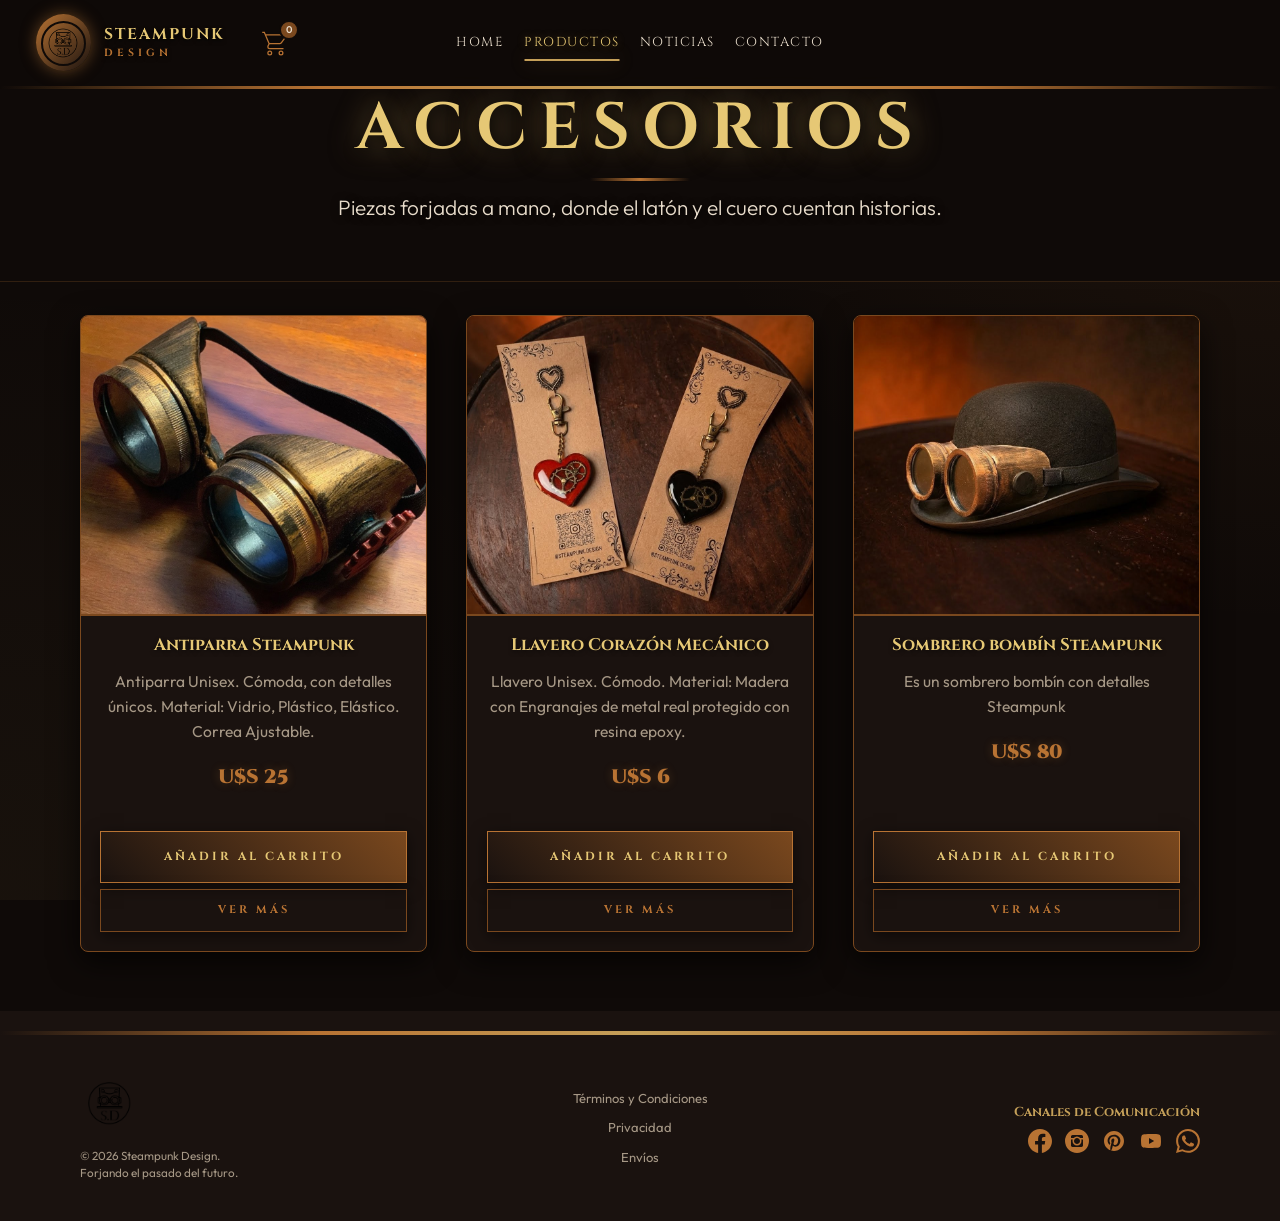
==== commit 66fe8ef9: "Update menu and chatbox" ====
--- a/page/Accesorios.html
+++ b/page/Accesorios.html
@@ -13,7 +13,6 @@
         rel="stylesheet">
     <link rel="stylesheet" href="../css/bootstrap.css">
     <link rel="stylesheet" href="../css/style.css">
-    <link rel="stylesheet" href="../css/chatbox.css">
 </head>
 
 <body class="steampunk-theme">
@@ -35,6 +34,18 @@
                     aria-label="Toggle navigation">
                     <span class="sp-toggler-icon"></span>
                 </button>
+
+                <!-- Carrito — antes del collapse -->
+                <div class="sp-nav-actions">
+                    <a href="./productos.html" onclick="handleCart()" class="sp-cart-link">
+                        <div class="cart-wrapper">
+                            <svg class="cart-icon" xmlns="http://www.w3.org/2000/svg" width="30" height="30" viewBox="0 0 24 24">
+                                <path fill="currentColor" d="M16 18a2 2 0 0 1 2 2a2 2 0 0 1-2 2a2 2 0 0 1-2-2a2 2 0 0 1 2-2m0 1a1 1 0 0 0-1 1a1 1 0 0 0 1 1a1 1 0 0 0 1-1a1 1 0 0 0-1-1m-9-1a2 2 0 0 1 2 2a2 2 0 0 1-2 2a2 2 0 0 1-2-2a2 2 0 0 1 2-2m0 1a1 1 0 0 0-1 1a1 1 0 0 0 1 1a1 1 0 0 0 1-1a1 1 0 0 0-1-1M18 6H4.27l2.55 6H15c.33 0 .62-.16.8-.4l3-4c.13-.17.2-.38.2-.6a1 1 0 0 0-1-1m-3 7H6.87l-.77 1.56L6 15a1 1 0 0 0 1 1h11v1H7a2 2 0 0 1-2-2a2 2 0 0 1 .25-.97l.72-1.47L2.34 4H1V3h2l.85 2H18a2 2 0 0 1 2 2c0 .5-.17.92-.45 1.26l-2.91 3.89c-.36.51-.96.85-1.64.85" />
+                            </svg>
+                            <span class="cart-count count">0</span>
+                        </div>
+                    </a>
+                </div>
 
                 <div class="collapse navbar-collapse" id="spNavbarContent">
                     <ul class="navbar-nav mx-auto mb-2 mb-lg-0 sp-nav-links">
@@ -68,22 +79,6 @@
                         </li>
                     </ul>
                 </div>
-
-                <!-- Acciones de Navegación (Carrito) -->
-                <div class="sp-nav-actions">
-
-                    <!-- Icono del Carrito -->
-                    <a href="./productos.html" onclick="handleCart()" class="sp-cart-link">
-                        <div class="cart-wrapper">
-                            <svg class="cart-icon" xmlns="http://www.w3.org/2000/svg" width="30" height="30"
-                                viewBox="0 0 24 24">
-                                <path fill="currentColor"
-                                    d="M16 18a2 2 0 0 1 2 2a2 2 0 0 1-2 2a2 2 0 0 1-2-2a2 2 0 0 1 2-2m0 1a1 1 0 0 0-1 1a1 1 0 0 0 1 1a1 1 0 0 0 1-1a1 1 0 0 0-1-1m-9-1a2 2 0 0 1 2 2a2 2 0 0 1-2 2a2 2 0 0 1-2-2a2 2 0 0 1 2-2m0 1a1 1 0 0 0-1 1a1 1 0 0 0 1 1a1 1 0 0 0 1-1a1 1 0 0 0-1-1M18 6H4.27l2.55 6H15c.33 0 .62-.16.8-.4l3-4c.13-.17.2-.38.2-.6a1 1 0 0 0-1-1m-3 7H6.87l-.77 1.56L6 15a1 1 0 0 0 1 1h11v1H7a2 2 0 0 1-2-2a2 2 0 0 1 .25-.97l.72-1.47L2.34 4H1V3h2l.85 2H18a2 2 0 0 1 2 2c0 .5-.17.92-.45 1.26l-2.91 3.89c-.36.51-.96.85-1.64.85" />
-                            </svg>
-                            <span class="cart-count count">0</span>
-                        </div>
-                    </a>
-                </div>
             </div>
         </nav>
         <div class="sp-header-border"></div>
@@ -240,7 +235,6 @@
     <script src="../js/bootstrap.bundle.js"></script>
     <script src="../js/main.js"></script>
     <script src="../js/productos_data.js"></script>
-    <script src="../js/chatbox.js"></script>
 
     <script>
         window.addEventListener('scroll', function () {
--- a/css/style.css
+++ b/css/style.css
@@ -289,11 +289,28 @@
 
 .sp-caption {
     z-index: 2;
-    bottom: 20%;
+    /* Centrado vertical */
+    top: 50%;
+    bottom: auto;
+    transform: translateY(-50%);
     padding: 2rem;
     left: 10%;
     right: 10%;
     width: 80%;
+}
+
+/* En mobile el hero ocupa la pantalla menos el navbar fijo (~68px) */
+@media (max-width: 991px) {
+    .sp-hero {
+        height: calc(100vh - 68px);
+        min-height: 500px;
+        margin-top: 68px;
+    }
+
+    .sp-hero-img {
+        height: calc(100vh - 68px);
+        min-height: 500px;
+    }
 }
 
 .sp-title {
@@ -874,7 +891,7 @@
 
 /* Ensure navbar is higher than the smoke */
 .sp-header {
-    position: relative;
+    position: fixed; /* Mantiene el header fijo — no sobreescribir con relative */
     z-index: 1000;
 }
 
@@ -1014,11 +1031,15 @@
 
 #spNavbarContent.show {
     display: block;
-    padding: 1rem 0;
+    width: 100%;
+    padding: 0.8rem 0;
     border-top: 1px solid var(--copper-dark);
     margin-top: 0.5rem;
-    background: rgba(15, 10, 8, 0.95);
+    background: rgba(15, 10, 8, 0.97);
     backdrop-filter: blur(10px);
+    /* Asegura que no se salga de la pantalla */
+    overflow: hidden;
+    box-sizing: border-box;
 }
 
 /* Responsive adjustments */
@@ -1037,29 +1058,35 @@
 @media (max-width: 991px) {
     .sp-navbar {
         padding: 0.6rem 1rem;
-        flex-wrap: nowrap; /* Evita que el carrito se caiga a la siguiente línea */
+        flex-wrap: wrap; /* Permite que el menú colapsado baje a la siguiente línea */
         align-items: center;
     }
 
-    /* En mobile el carrito va a la derecha del toggler, no se cae */
+    /* Brand a la izquierda */
+    .navbar-brand.sp-brand {
+        order: 1;
+        flex-shrink: 0;
+    }
+
+    /* Carrito y toggler a la derecha, en la misma fila que el brand */
     .sp-nav-actions {
+        order: 2;
         margin-left: auto;
-        order: 2; /* Entre brand (0) y toggler (3) */
+        flex-shrink: 0;
     }
 
     .navbar-toggler.sp-toggler {
         order: 3;
         margin-left: 8px;
-    }
-
-    .navbar-brand.sp-brand {
-        order: 1;
-    }
-
-    /* El menú colapsado va debajo de todo */
-    .collapse.navbar-collapse {
+        flex-shrink: 0;
+    }
+
+    /* El menú colapsado ocupa toda la fila de abajo */
+    .collapse.navbar-collapse,
+    .navbar-collapse {
         order: 4;
         flex-basis: 100%;
+        width: 100%;
     }
 
     .sp-cart-link {
@@ -1069,9 +1096,21 @@
         display: inline-block;
     }
 
+    /* Links del menú centrados y sin overflow */
+    .sp-nav-links {
+        width: 100%;
+        text-align: center;
+    }
+
     .sp-nav-links .nav-item {
-        margin: 10px 0;
+        margin: 8px 0;
         text-align: center;
+    }
+
+    /* Dropdown centrado en mobile */
+    .sp-dropdown-menu {
+        text-align: center;
+        width: 100%;
     }
 
     .sp-title {
@@ -1086,10 +1125,12 @@
         right: 5%;
         width: 90%;
         padding: 1.5rem;
-        bottom: 10%;
-    }
-
-    /* Página de detalles: imagen y info apiladas correctamente */
+        top: 50%;
+        bottom: auto;
+        transform: translateY(-50%);
+    }
+
+    /* Página de detalles */
     .sp-detail-info {
         padding: 1.5rem;
     }
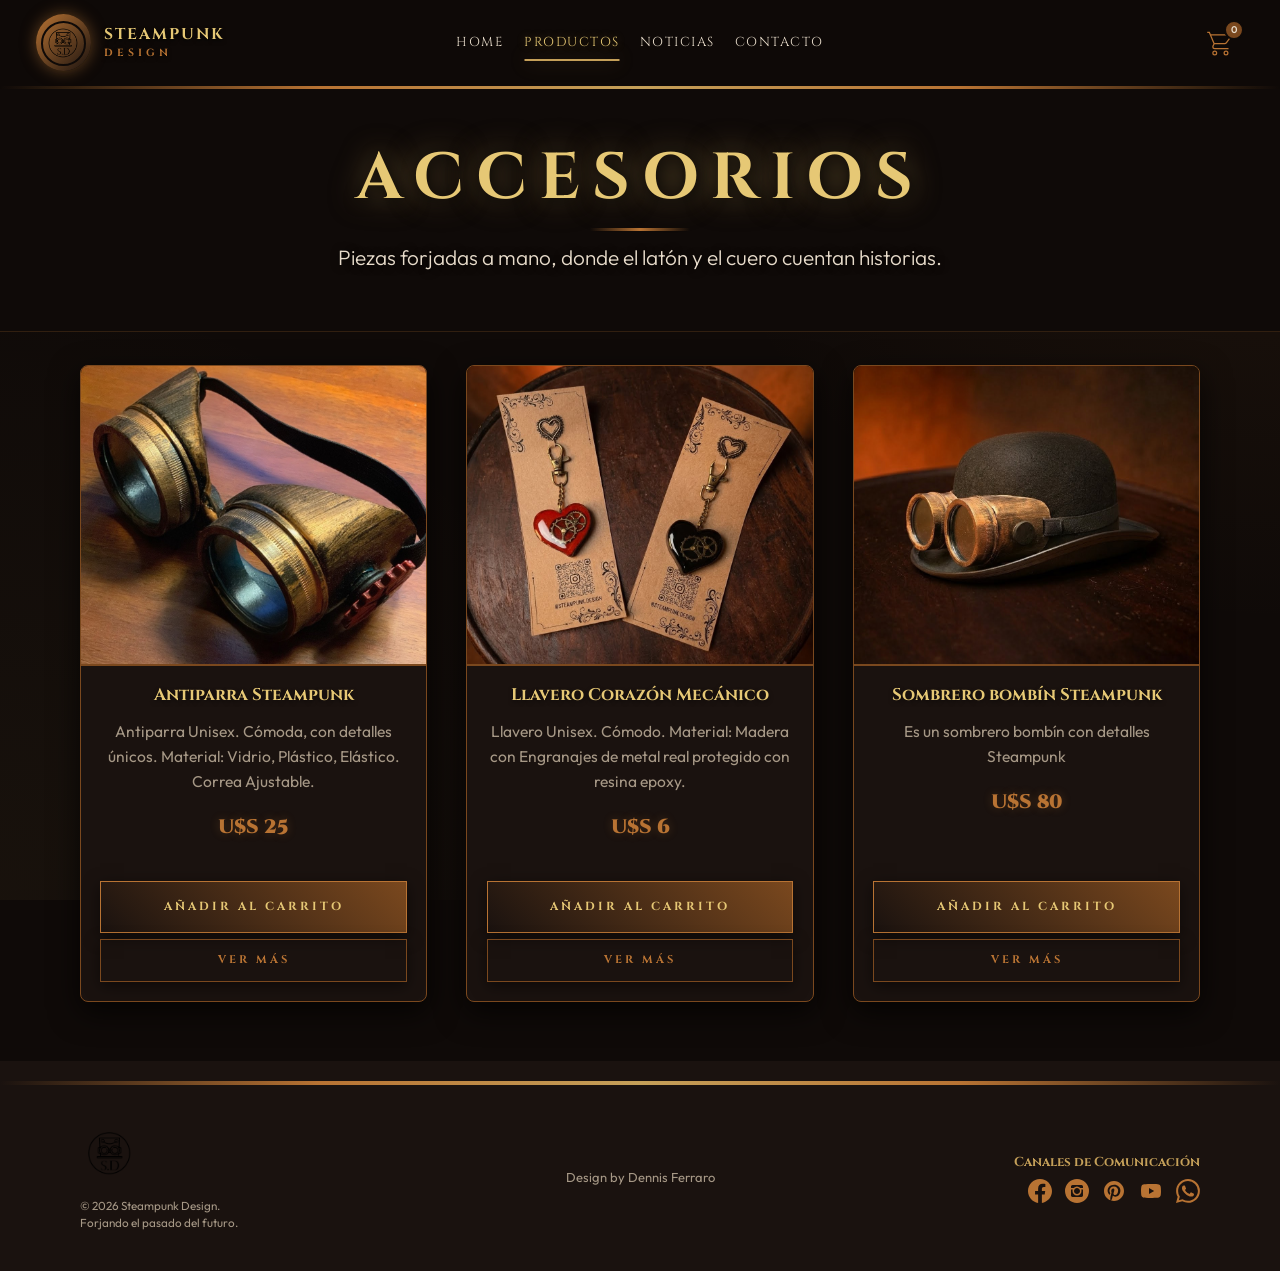
==== commit 68ec7d9b: "Merge pull request #6 from Denogcrypto/master > Update error Shopping cart Update error Shopping car" ====
--- a/page/Accesorios.html
+++ b/page/Accesorios.html
@@ -35,18 +35,6 @@
                     <span class="sp-toggler-icon"></span>
                 </button>
 
-                <!-- Carrito — antes del collapse -->
-                <div class="sp-nav-actions">
-                    <a href="./productos.html" onclick="handleCart()" class="sp-cart-link">
-                        <div class="cart-wrapper">
-                            <svg class="cart-icon" xmlns="http://www.w3.org/2000/svg" width="30" height="30" viewBox="0 0 24 24">
-                                <path fill="currentColor" d="M16 18a2 2 0 0 1 2 2a2 2 0 0 1-2 2a2 2 0 0 1-2-2a2 2 0 0 1 2-2m0 1a1 1 0 0 0-1 1a1 1 0 0 0 1 1a1 1 0 0 0 1-1a1 1 0 0 0-1-1m-9-1a2 2 0 0 1 2 2a2 2 0 0 1-2 2a2 2 0 0 1-2-2a2 2 0 0 1 2-2m0 1a1 1 0 0 0-1 1a1 1 0 0 0 1 1a1 1 0 0 0 1-1a1 1 0 0 0-1-1M18 6H4.27l2.55 6H15c.33 0 .62-.16.8-.4l3-4c.13-.17.2-.38.2-.6a1 1 0 0 0-1-1m-3 7H6.87l-.77 1.56L6 15a1 1 0 0 0 1 1h11v1H7a2 2 0 0 1-2-2a2 2 0 0 1 .25-.97l.72-1.47L2.34 4H1V3h2l.85 2H18a2 2 0 0 1 2 2c0 .5-.17.92-.45 1.26l-2.91 3.89c-.36.51-.96.85-1.64.85" />
-                            </svg>
-                            <span class="cart-count count">0</span>
-                        </div>
-                    </a>
-                </div>
-
                 <div class="collapse navbar-collapse" id="spNavbarContent">
                     <ul class="navbar-nav mx-auto mb-2 mb-lg-0 sp-nav-links">
                         <li class="nav-item">
@@ -79,6 +67,18 @@
                         </li>
                     </ul>
                 </div>
+
+                <!-- Carrito -->
+                <div class="sp-nav-actions">
+                    <a href="./productos.html" onclick="handleCart()" class="sp-cart-link">
+                        <div class="cart-wrapper">
+                            <svg class="cart-icon" xmlns="http://www.w3.org/2000/svg" width="30" height="30" viewBox="0 0 24 24">
+                                <path fill="currentColor" d="M16 18a2 2 0 0 1 2 2a2 2 0 0 1-2 2a2 2 0 0 1-2-2a2 2 0 0 1 2-2m0 1a1 1 0 0 0-1 1a1 1 0 0 0 1 1a1 1 0 0 0 1-1a1 1 0 0 0-1-1m-9-1a2 2 0 0 1 2 2a2 2 0 0 1-2 2a2 2 0 0 1-2-2a2 2 0 0 1 2-2m0 1a1 1 0 0 0-1 1a1 1 0 0 0 1 1a1 1 0 0 0 1-1a1 1 0 0 0-1-1M18 6H4.27l2.55 6H15c.33 0 .62-.16.8-.4l3-4c.13-.17.2-.38.2-.6a1 1 0 0 0-1-1m-3 7H6.87l-.77 1.56L6 15a1 1 0 0 0 1 1h11v1H7a2 2 0 0 1-2-2a2 2 0 0 1 .25-.97l.72-1.47L2.34 4H1V3h2l.85 2H18a2 2 0 0 1 2 2c0 .5-.17.92-.45 1.26l-2.91 3.89c-.36.51-.96.85-1.64.85" />
+                            </svg>
+                            <span class="cart-count count">0</span>
+                        </div>
+                    </a>
+                </div>
             </div>
         </nav>
         <div class="sp-header-border"></div>
@@ -175,9 +175,7 @@
 
                 <div class="col-md-4 text-center mb-4 mb-md-0">
                     <div class="sp-footer-links">
-                        <a href="#">Términos y Condiciones</a>
-                        <a href="#">Privacidad</a>
-                        <a href="#">Envíos</a>
+                        <a href="https://wa.me/5491134577418?text=Hola,%20vi%20un%20dise%C3%B1o%20que%20hiciste%20en%20Steampunk%20Design.%20Quiero%20una%20p%C3%A1gina%20web%20y%20me%20gustar%C3%ADa%20recibir%20m%C3%A1s%20informaci%C3%B3n." target="_blank">Design by Dennis Ferraro</a>
                     </div>
                 </div>
 
--- a/css/style.css
+++ b/css/style.css
@@ -568,11 +568,16 @@
    CABECERA DE PÁGINAS INTERNAS
 ================================== */
 .sp-page-header {
-    padding-top: 90px; /* compensa el header fijo (~75px) + margen extra */
+    padding-top: 140px; /* navbar fijo (~70px) + borde (3px) + margen generoso */
     padding-bottom: 2rem;
     text-align: center;
     background: var(--bg-dark);
     border-bottom: 1px solid rgba(184, 115, 51, 0.2);
+}
+
+/* Asegura que el título no quede tapado por el navbar en ningún caso */
+.sp-page-header .sp-title {
+    position: relative;
 }
 
 .sp-page-title-container {
@@ -1146,9 +1151,9 @@
 }
 
 @media (max-width: 767px) {
-    /* Página de cabecera interna: más padding-top para el navbar fijo */
+    /* Página de cabecera interna: más padding-top para el navbar fijo en mobile */
     .sp-page-header {
-        padding-top: 80px;
+        padding-top: 150px;
     }
 
     /* Producto imagen: altura menor en mobile para no ocupar toda la pantalla */
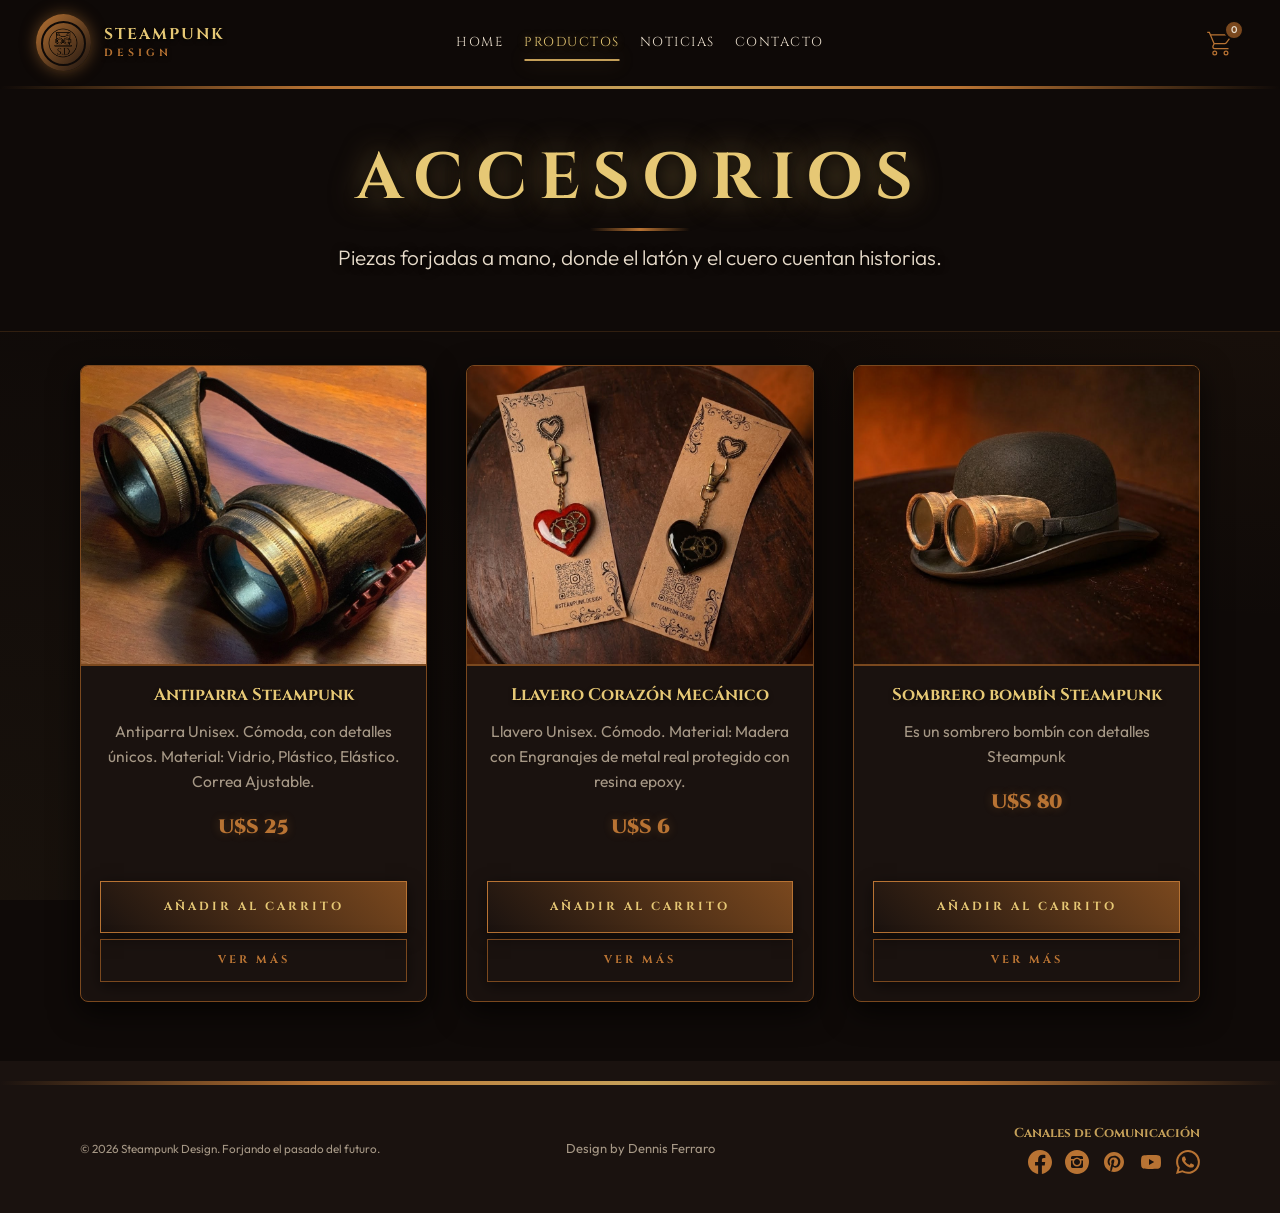
==== commit aa030f12: "Delete logo from the footer" ====
--- a/page/Accesorios.html
+++ b/page/Accesorios.html
@@ -166,10 +166,8 @@
         <div class="container py-5">
             <div class="row align-items-center">
                 <div class="col-md-4 text-center text-md-start mb-4 mb-md-0">
-                    <img src="../assets/img/LogoOLD.png" alt="Logo" width="60" class="mb-3">
                     <p class="sp-footer-text m-0">
-                        &copy; 2026 Steampunk Design.<br>
-                        Forjando el pasado del futuro.
+                        &copy; 2026 Steampunk Design. Forjando el pasado del futuro.
                     </p>
                 </div>
 
